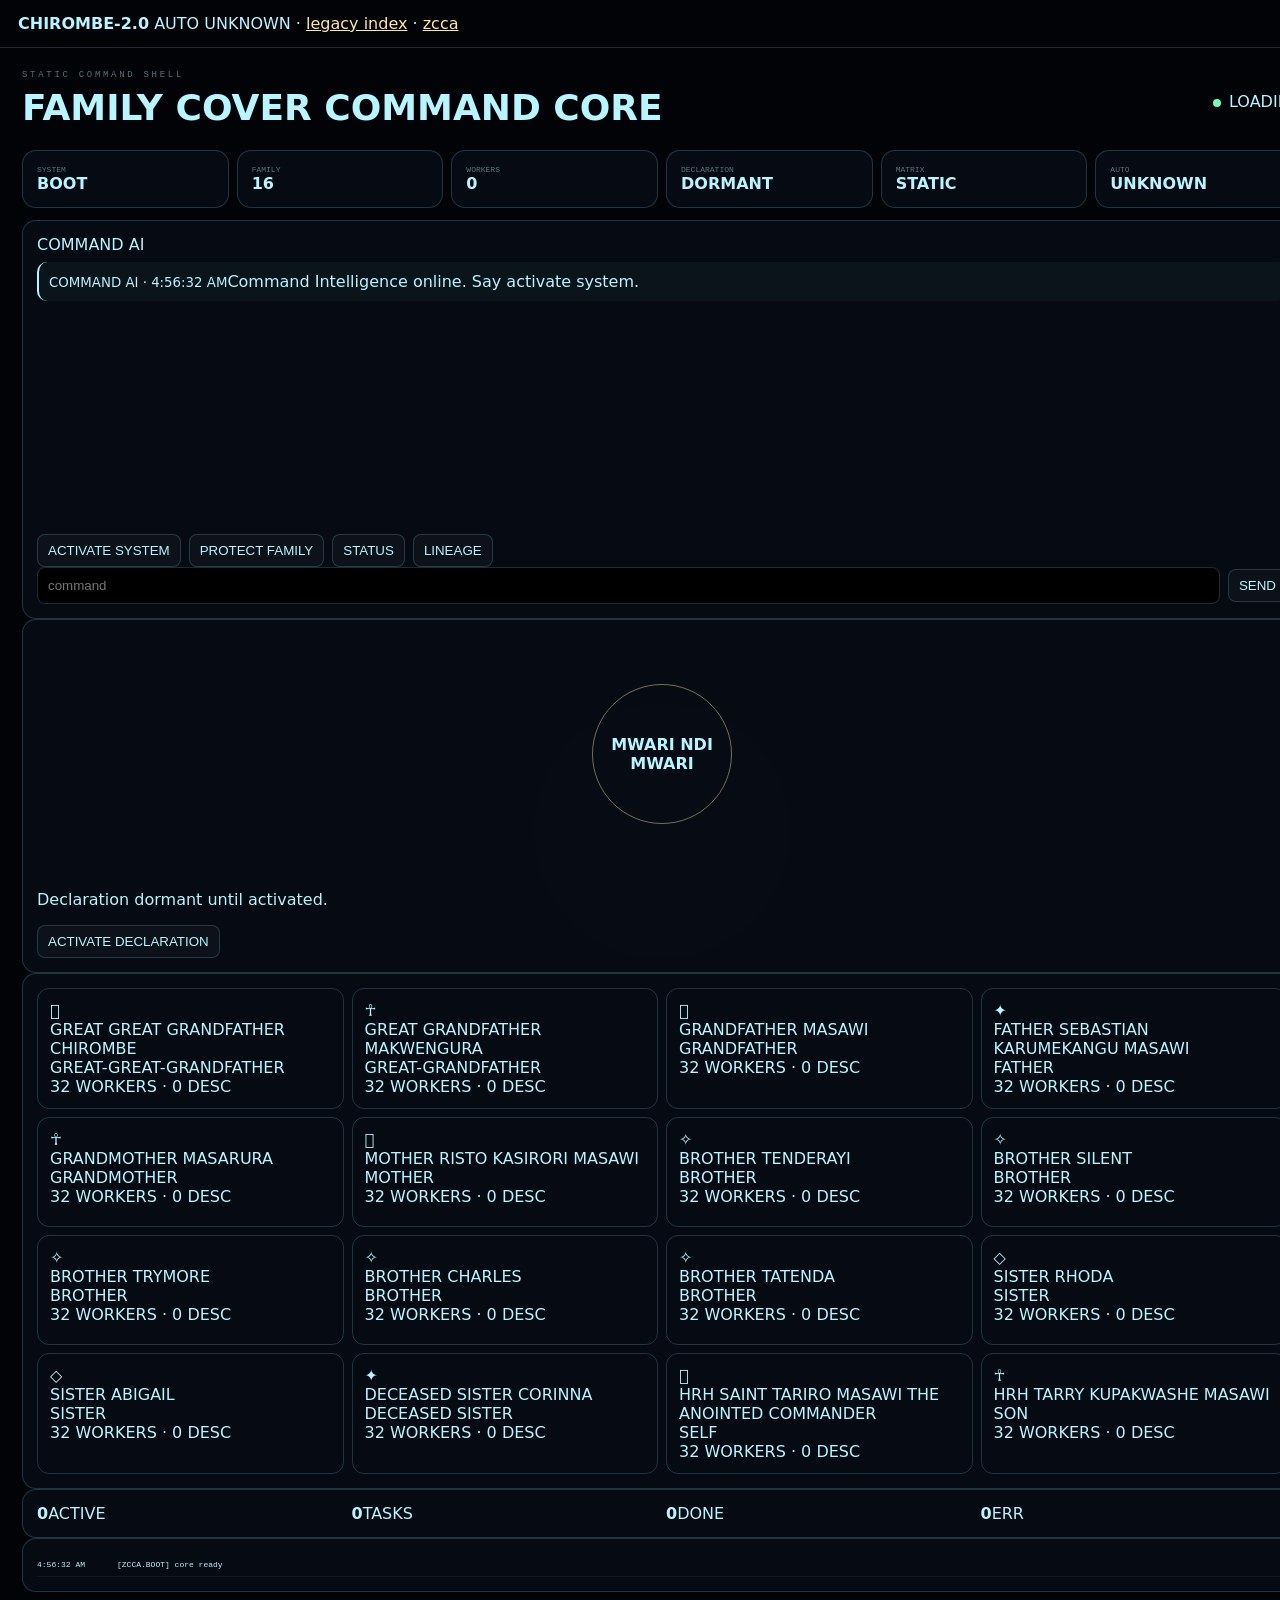
==== app.html @ 2755e93b "Add survivable app.html, canonical SW, headless engine, docs, workflows." ====
<!DOCTYPE html>
<html lang="en">
<head>
<meta charset="utf-8"/>
<meta name="viewport" content="width=device-width,initial-scale=1"/>
<title>CHIROMBE · Survivable Core</title>
<link rel="stylesheet" href="css/zcca.css"/>
<link rel="manifest" href="manifest.json"/>
</head>
<body style="margin:0;background:#020307;color:#b8f5ff;font-family:system-ui">
<header style="padding:14px 18px;border-bottom:1px solid #1c2a3a">
  <strong>CHIROMBE-2.0</strong>
  <span id="cb-auto">AUTO UNKNOWN</span>
  · <a href="./" style="color:#ffe8a4">legacy index</a>
  · <a href="./zcca.html" style="color:#ffe8a4">zcca</a>
</header>
<section id="zcca-core">
  <div class="zcca-header"><div><div class="zcca-eyebrow">STATIC COMMAND SHELL</div><h1>FAMILY COVER COMMAND CORE</h1></div>
  <div class="zcca-master-state"><span id="zcca-pulse"></span><span id="zcca-master-status">LOADING</span></div></div>
  <div class="zcca-master">
    <div class="zcca-master-cell"><span>SYSTEM</span><strong id="zcca-system-state">BOOT</strong></div>
    <div class="zcca-master-cell"><span>FAMILY</span><strong id="zcca-family-count">0</strong></div>
    <div class="zcca-master-cell"><span>WORKERS</span><strong id="zcca-worker-count">0</strong></div>
    <div class="zcca-master-cell"><span>DECLARATION</span><strong id="zcca-wave-state">DORMANT</strong></div>
    <div class="zcca-master-cell"><span>MATRIX</span><strong id="zcca-matrix-state">STATIC</strong></div>
    <div class="zcca-master-cell"><span>AUTO</span><strong id="zcca-auto">UNKNOWN</strong></div>
  </div>
  <div class="zcca-panel"><div class="zcca-panel-title">COMMAND AI</div>
    <div id="zcca-chat" class="zcca-chat"></div>
    <div class="zcca-suggestions">
      <button data-command="activate system">ACTIVATE SYSTEM</button>
      <button data-command="protect family">PROTECT FAMILY</button>
      <button data-command="system status">STATUS</button>
      <button data-command="show lineage">LINEAGE</button>
    </div>
    <div class="zcca-input-row"><input id="zcca-input" placeholder="command"/><button id="zcca-send">SEND</button></div>
  </div>
  <div class="zcca-panel"><div id="zcca-wave" class="zcca-wave"><div class="zcca-wave-core"><strong>MWARI NDI MWARI</strong></div></div>
    <p id="zcca-declaration-text">Declaration dormant until activated.</p>
    <button id="zcca-declare" class="zcca-primary">ACTIVATE DECLARATION</button>
  </div>
  <div class="zcca-panel"><div id="zcca-family-grid" class="zcca-family-grid"></div></div>
  <div class="zcca-panel"><div class="zcca-worker-summary"><div><strong id="zcca-running-workers">0</strong><span>ACTIVE</span></div><div><strong id="zcca-worker-tasks">0</strong><span>TASKS</span></div><div><strong id="zcca-completed">0</strong><span>DONE</span></div><div><strong id="zcca-errors">0</strong><span>ERR</span></div></div><div id="zcca-worker-feed" class="zcca-worker-feed"></div></div>
  <div class="zcca-panel"><div id="zcca-events" class="zcca-events"></div></div>
</section>
<script src="js/boot.js"></script>
<script src="js/command-bus.js"></script>
<script src="js/state-store.js"></script>
<script src="js/audit-chain.js"></script>
<script src="js/health.js"></script>
<script src="js/watchdog.js"></script>
<script src="js/zcca.js"></script>
<script src="js/chirombe-core.js"></script>
<script>
if("serviceWorker"in navigator) navigator.serviceWorker.register("./sw.js");
</script>
</body></html>
---- css/zcca.css ----
#zcca-core{--zcca-line:rgba(130,225,255,.2);--zcca-blue:#b8f5ff;--zcca-gold:#ffe8a4;--zcca-green:#73ffb7;position:relative;width:100%;padding:22px;background:radial-gradient(circle at 50% 50%,rgba(80,200,255,.08),transparent 35%),#020307;color:var(--zcca-blue);font-family:Inter,system-ui,sans-serif}#zcca-core *{box-sizing:border-box}.zcca-header,.zcca-panel-title,.zcca-input-row,.zcca-suggestions,.zcca-footer{display:flex;flex-wrap:wrap;gap:8px;align-items:center}.zcca-header{justify-content:space-between;margin-bottom:16px}.zcca-eyebrow{font:9px/1.2 monospace;letter-spacing:.3em;opacity:.45}.zcca-header h1{margin:6px 0;font-size:clamp(20px,4vw,36px)}.zcca-master{display:grid;grid-template-columns:repeat(6,1fr);gap:8px;margin-bottom:12px}.zcca-master-cell,.zcca-panel{border:1px solid var(--zcca-line);border-radius:14px;padding:14px;background:rgba(7,12,20,.9)}.zcca-master-cell span{display:block;opacity:.45;font:8px monospace}.zcca-grid{display:grid;grid-template-columns:1.2fr 1fr;gap:12px}.zcca-chat{height:280px;overflow:auto}.zcca-message{margin:8px 0;padding:10px;border-radius:10px}.zcca-message.ai{border-left:2px solid var(--zcca-blue);background:rgba(120,220,255,.04)}.zcca-message.user{border-right:2px solid var(--zcca-gold);text-align:right}.zcca-suggestions button,.zcca-primary,#zcca-send{border:1px solid var(--zcca-line);background:rgba(255,255,255,.03);color:var(--zcca-blue);border-radius:8px;padding:8px 10px;cursor:pointer}.zcca-input-row input{flex:1;background:#000;color:var(--zcca-blue);border:1px solid var(--zcca-line);border-radius:8px;padding:10px}.zcca-wave{height:240px;display:grid;place-items:center;position:relative}.zcca-wave-core{width:140px;height:140px;border-radius:50%;display:grid;place-items:center;text-align:center;border:1px solid rgba(255,230,160,.45)}.zcca-family-grid{display:grid;grid-template-columns:repeat(4,1fr);gap:8px}.zcca-family-node{min-height:110px;padding:12px;border:1px solid var(--zcca-line);border-radius:12px}.zcca-worker-summary{display:grid;grid-template-columns:repeat(4,1fr);gap:8px}.zcca-worker-feed,.zcca-events{max-height:240px;overflow:auto;font:8px/1.4 monospace}.zcca-worker-line,.zcca-event-line{display:grid;grid-template-columns:80px 1fr;padding:6px 0;border-bottom:1px solid rgba(255,255,255,.05)}#zcca-pulse{width:8px;height:8px;border-radius:50%;background:var(--zcca-green);margin-right:8px;display:inline-block}@media(max-width:900px){.zcca-master,.zcca-grid,.zcca-family-grid{grid-template-columns:1fr}}
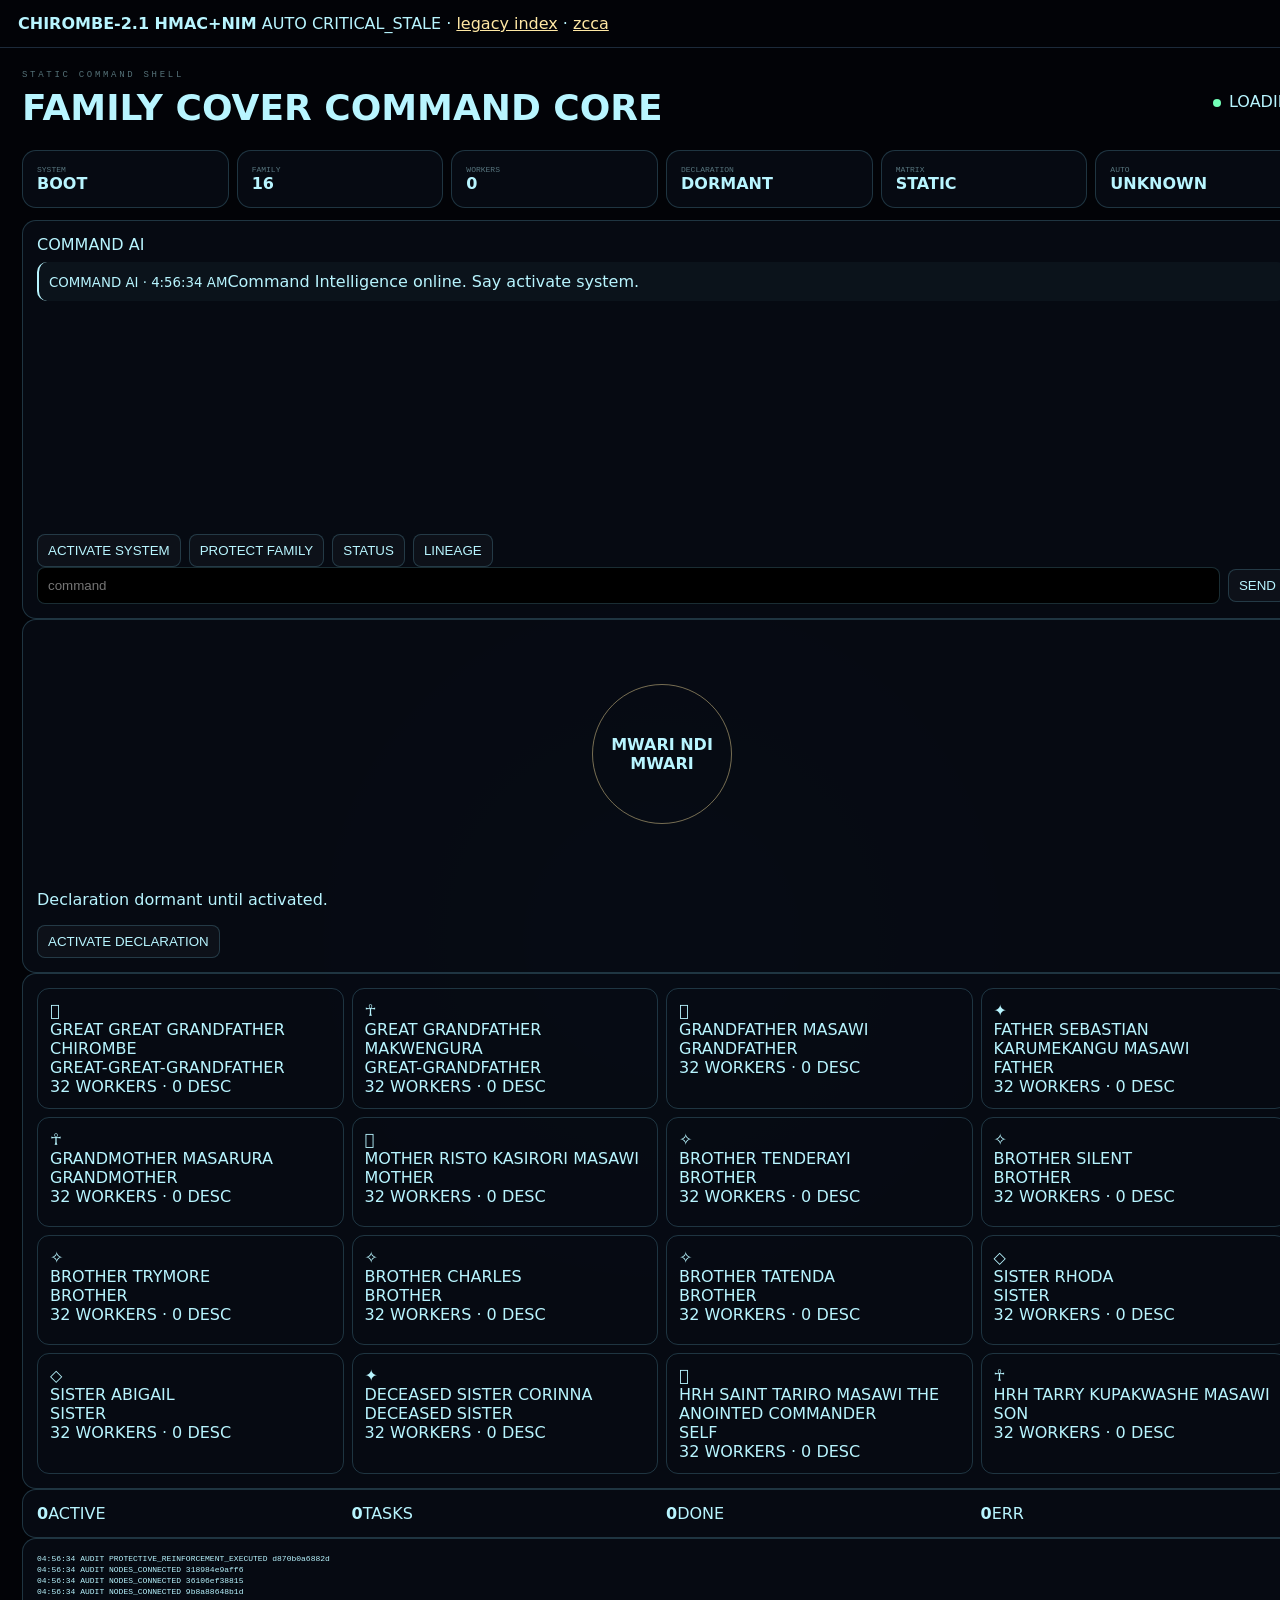
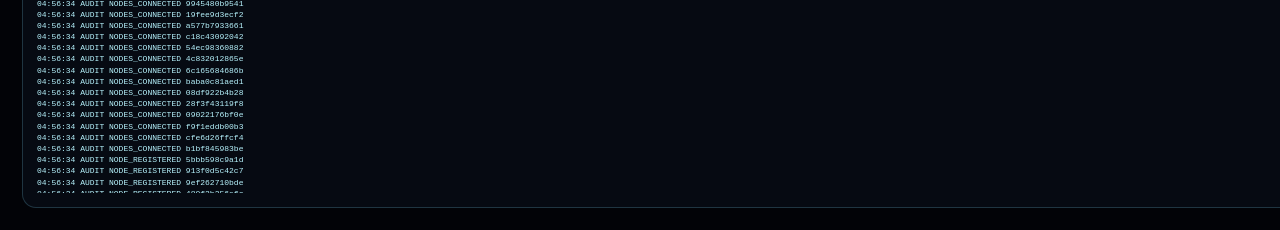
==== commit 4516a2b7: "Load protection core from index boot and static app.html." ====
--- a/app.html
+++ b/app.html
@@ -9,7 +9,7 @@
 </head>
 <body style="margin:0;background:#020307;color:#b8f5ff;font-family:system-ui">
 <header style="padding:14px 18px;border-bottom:1px solid #1c2a3a">
-  <strong>CHIROMBE-2.0</strong>
+  <strong>CHIROMBE-2.1 HMAC+NIM</strong>
   <span id="cb-auto">AUTO UNKNOWN</span>
   · <a href="./" style="color:#ffe8a4">legacy index</a>
   · <a href="./zcca.html" style="color:#ffe8a4">zcca</a>
@@ -49,6 +49,7 @@
 <script src="js/audit-chain.js"></script>
 <script src="js/health.js"></script>
 <script src="js/watchdog.js"></script>
+<script src="js/zion-protection-core.js"></script>
 <script src="js/zcca.js"></script>
 <script src="js/chirombe-core.js"></script>
 <script>
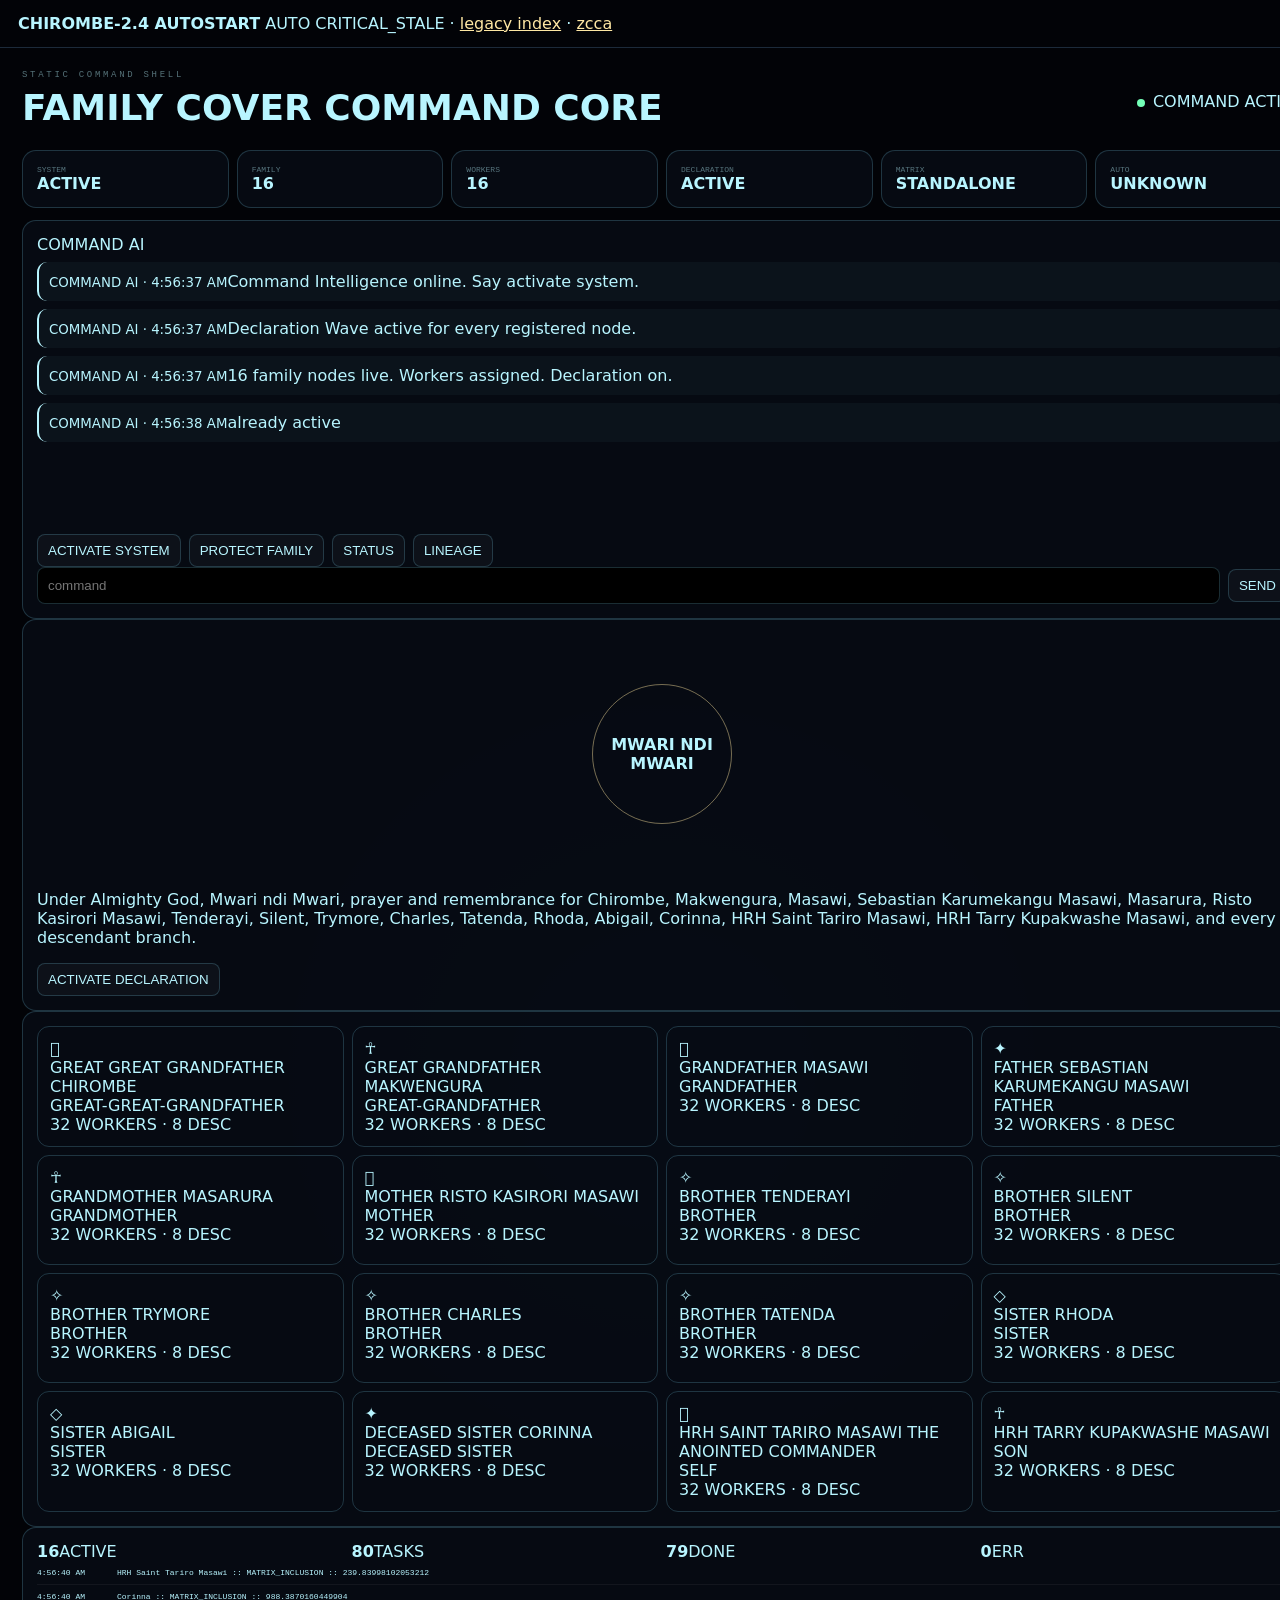
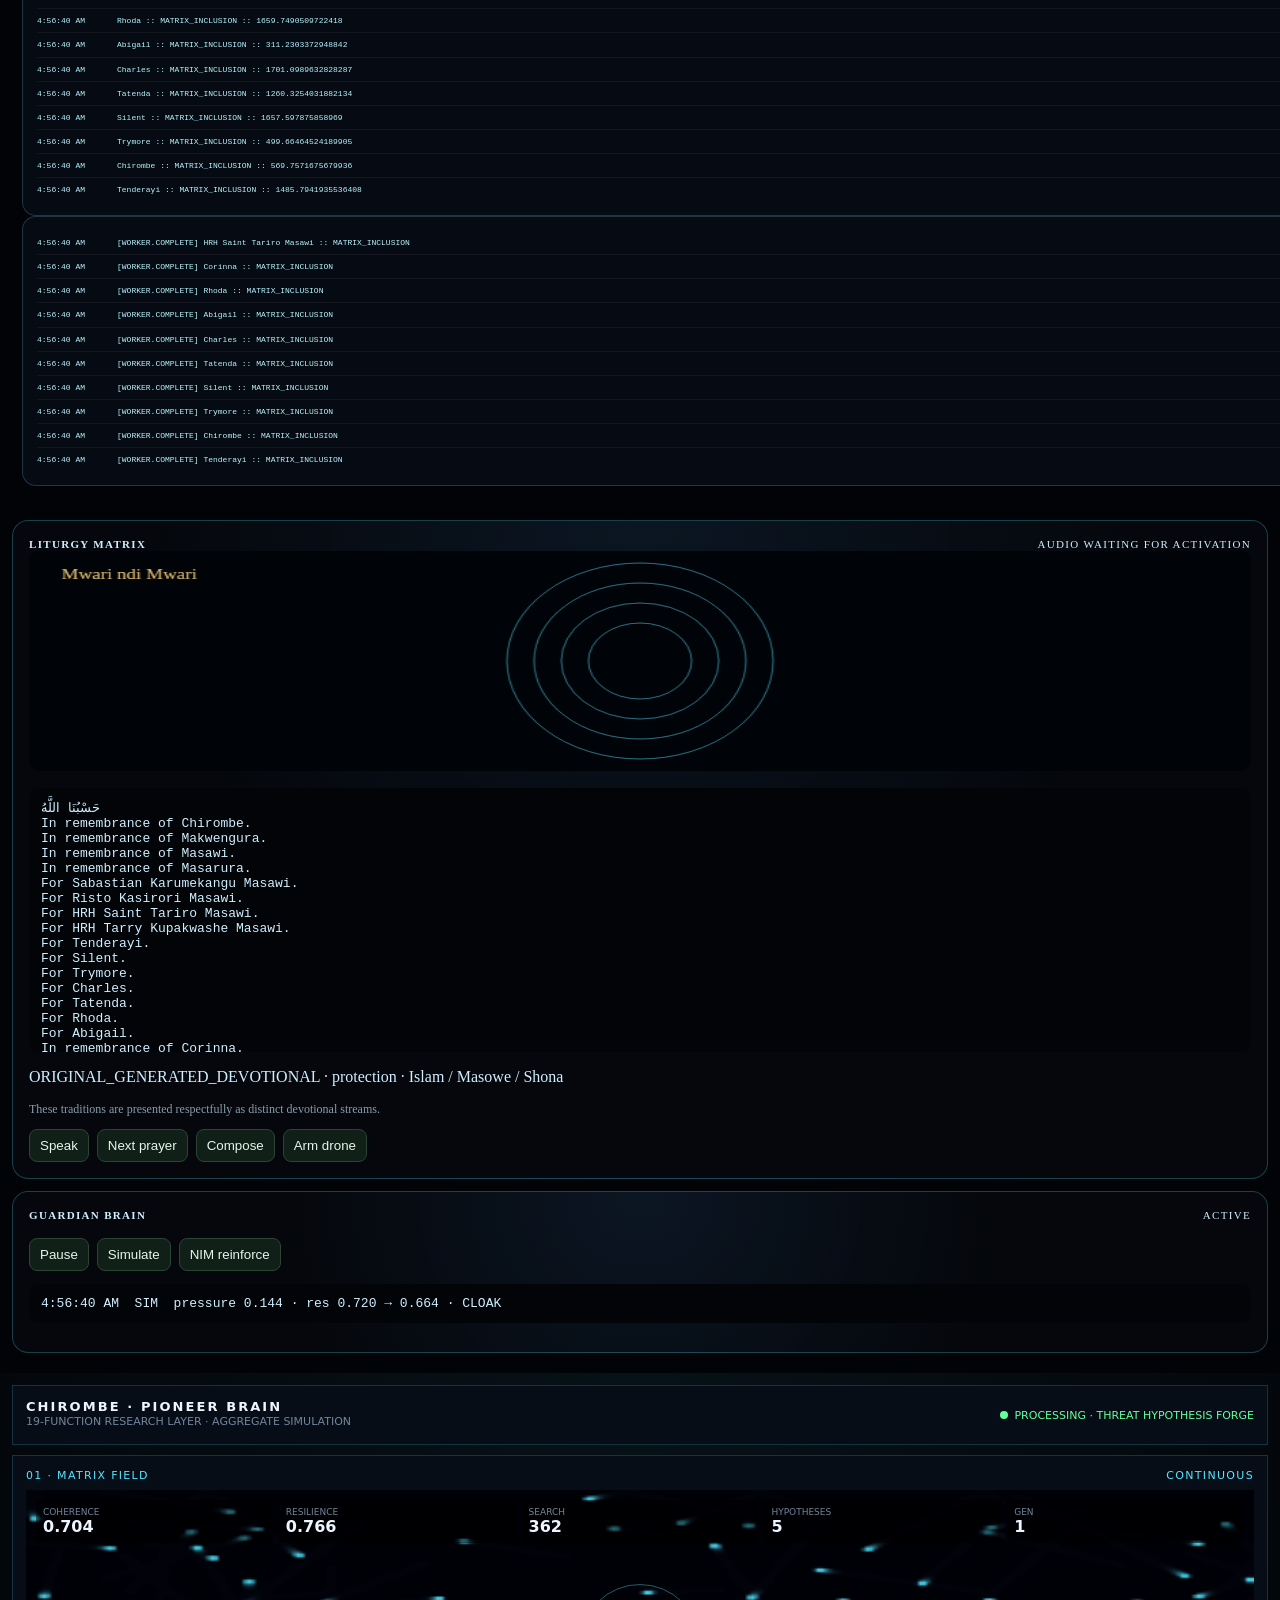
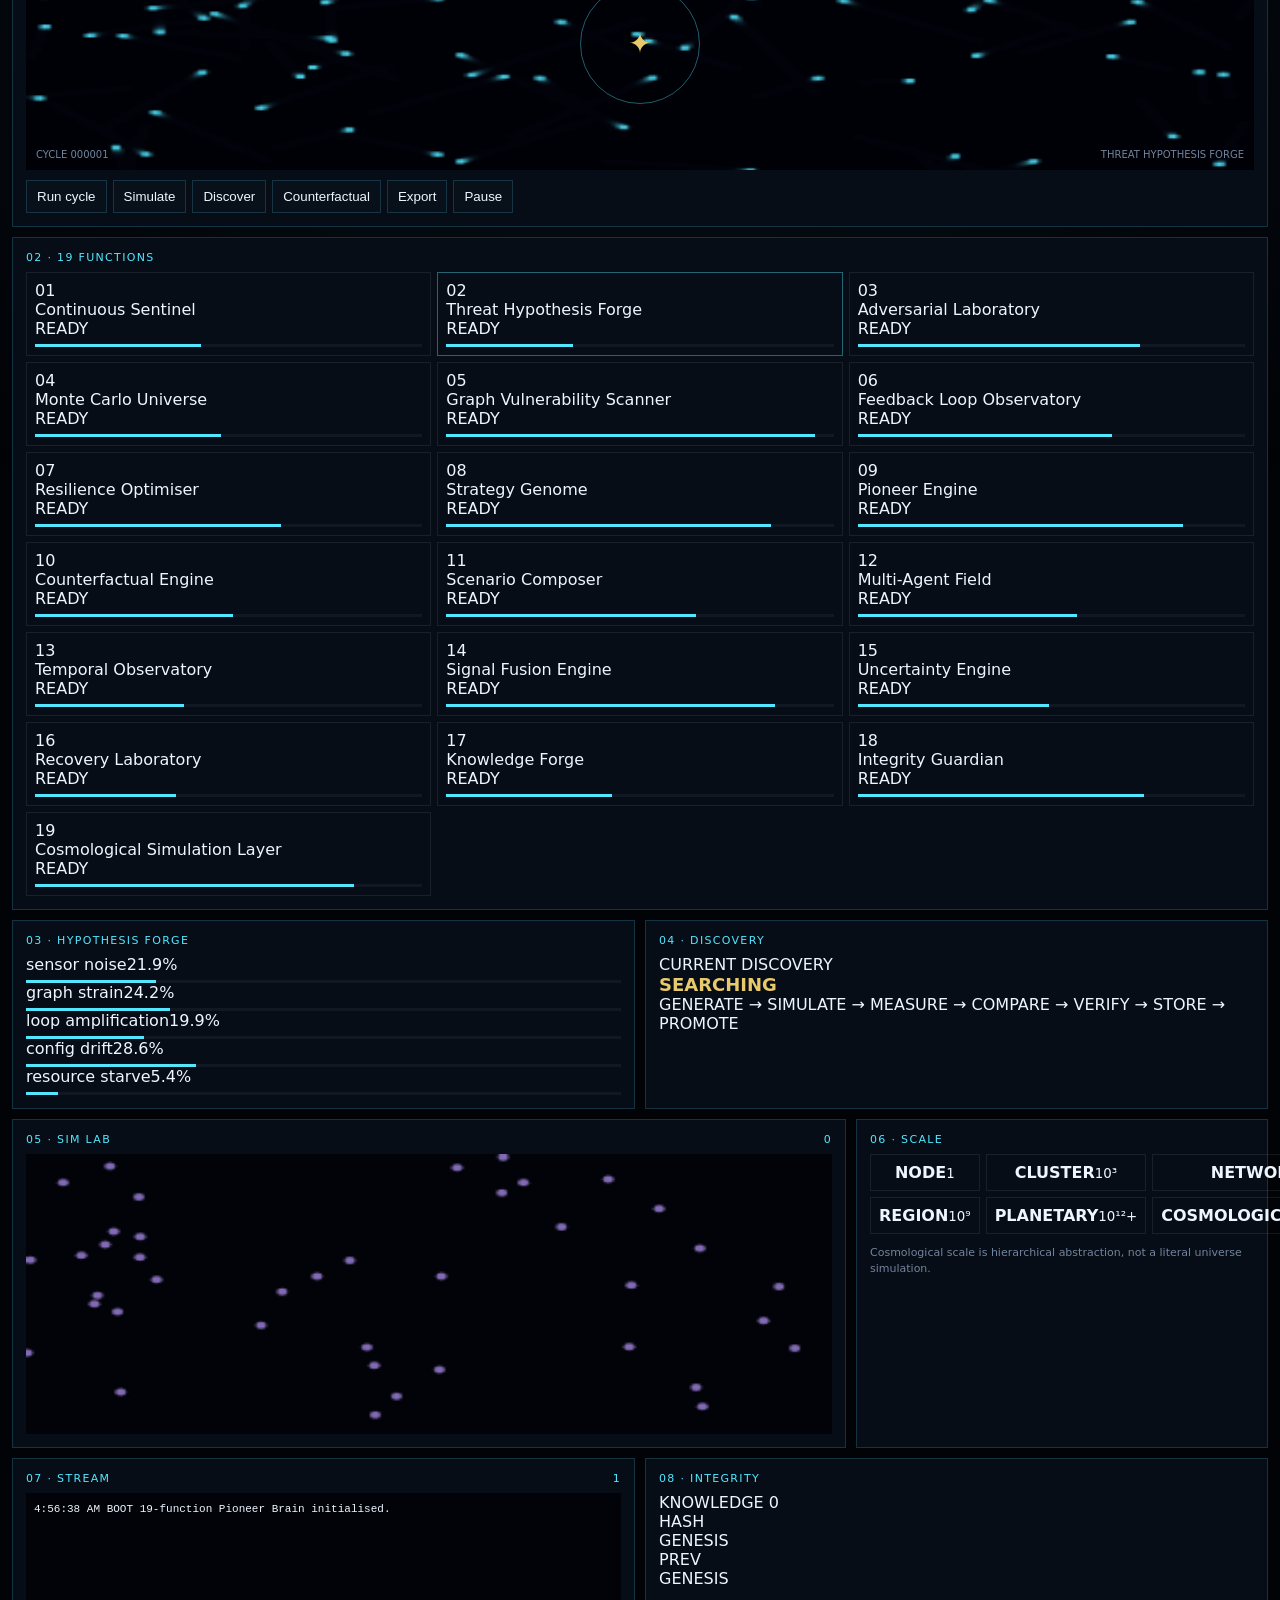
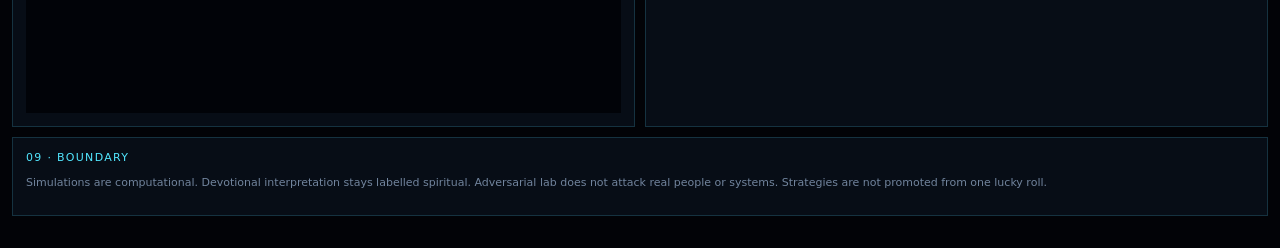
==== commit 3350bb82: "app.html loads liturgy stack then master autostart." ====
--- a/app.html
+++ b/app.html
@@ -9,7 +9,7 @@
 </head>
 <body style="margin:0;background:#020307;color:#b8f5ff;font-family:system-ui">
 <header style="padding:14px 18px;border-bottom:1px solid #1c2a3a">
-  <strong>CHIROMBE-2.1 HMAC+NIM</strong>
+  <strong>CHIROMBE-2.4 AUTOSTART</strong>
   <span id="cb-auto">AUTO UNKNOWN</span>
   · <a href="./" style="color:#ffe8a4">legacy index</a>
   · <a href="./zcca.html" style="color:#ffe8a4">zcca</a>
@@ -52,7 +52,7 @@
 <script src="js/zion-protection-core.js"></script>
 <script src="js/zcca.js"></script>
 <script src="js/chirombe-core.js"></script>
-<script>
-if("serviceWorker"in navigator) navigator.serviceWorker.register("./sw.js");
-</script>
+<script src="js/liturgy-attach.js"></script>
+<script src="js/chirombe-autostart.js"></script>
+<script>if("serviceWorker"in navigator) navigator.serviceWorker.register("./sw.js");</script>
 </body></html>
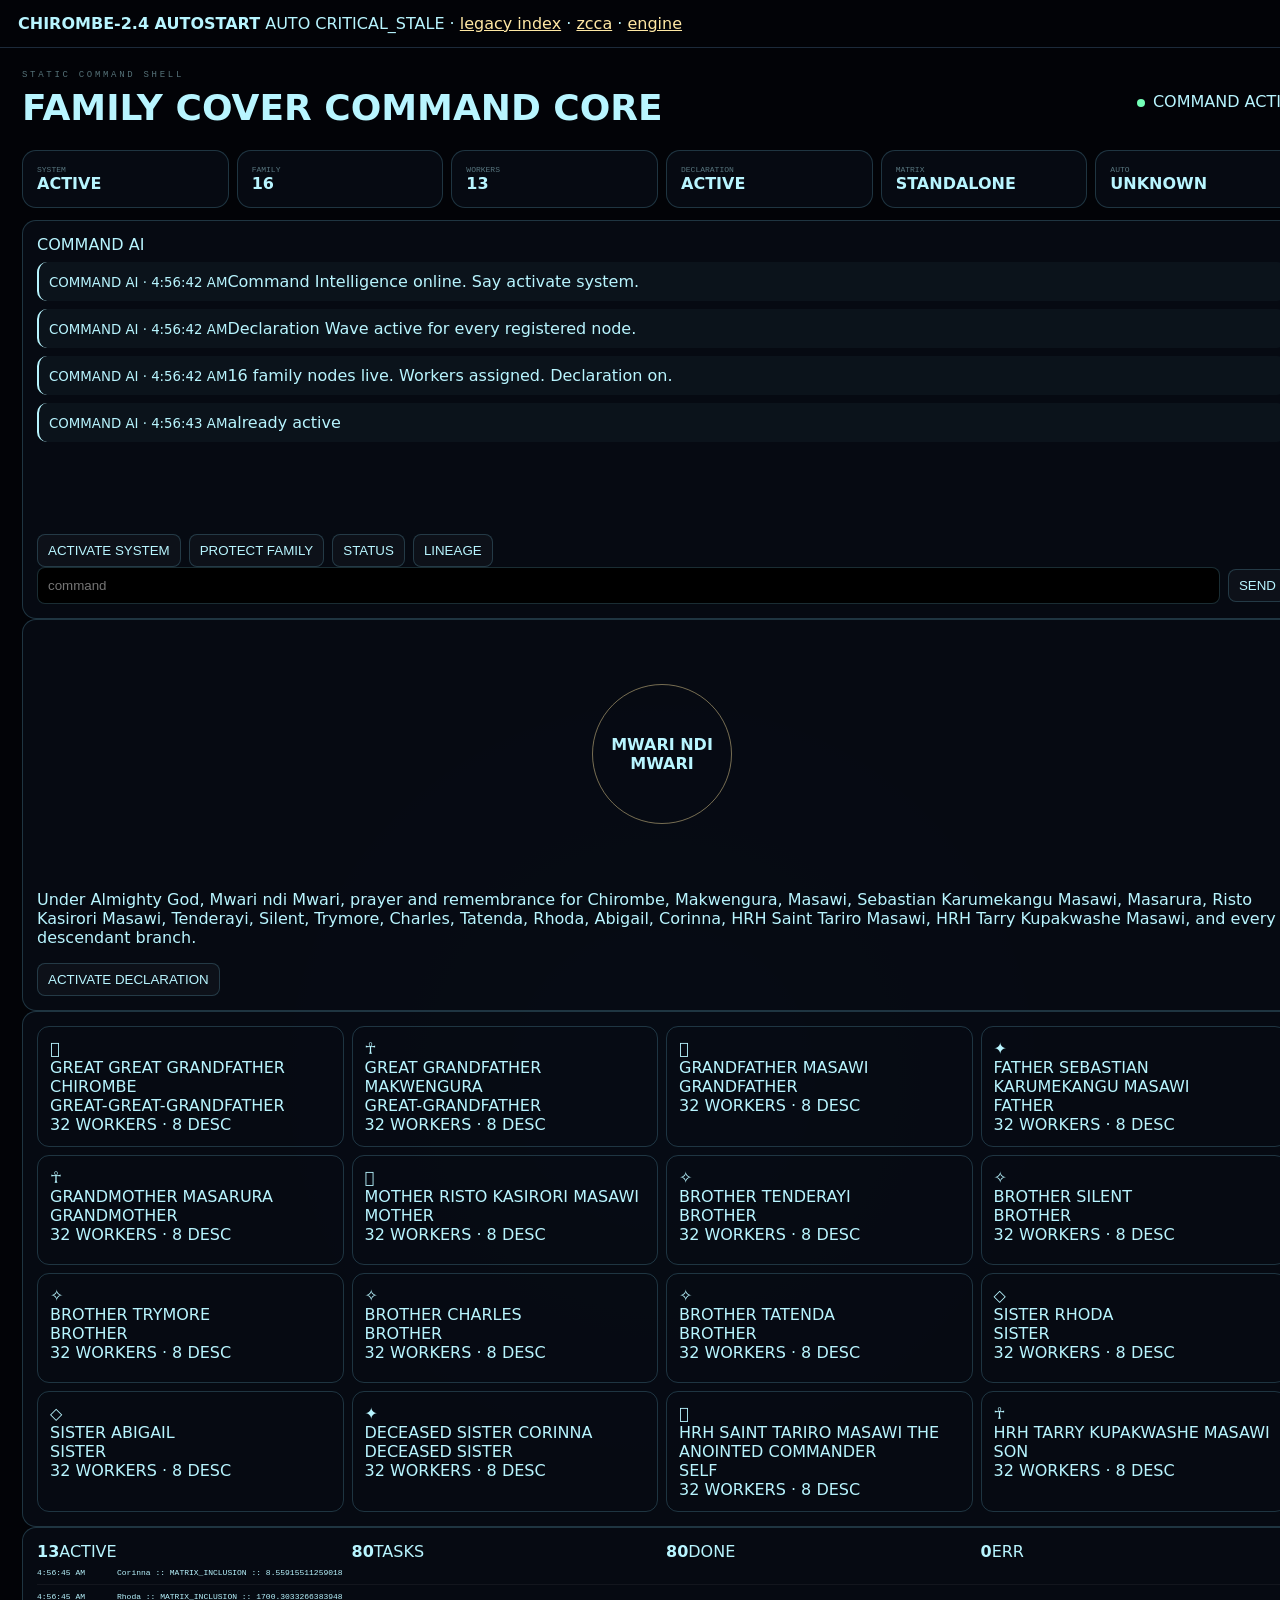
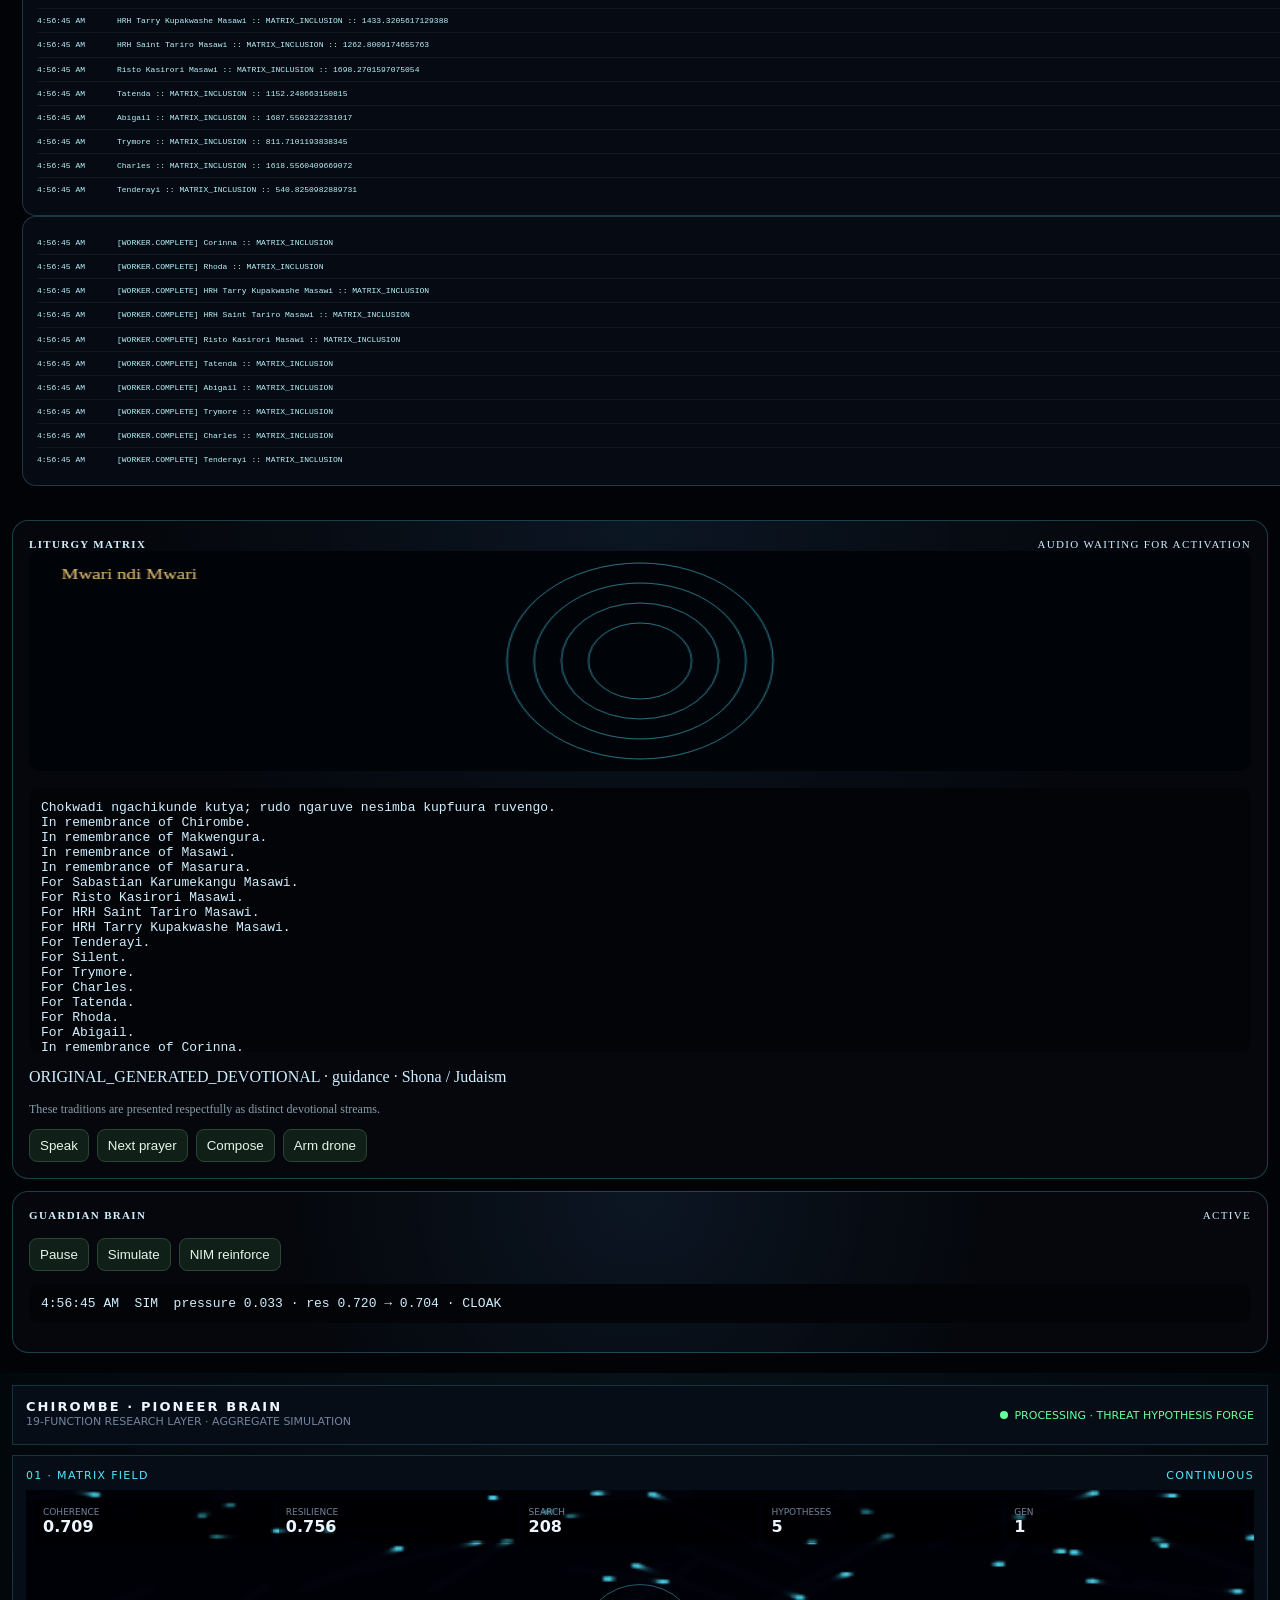
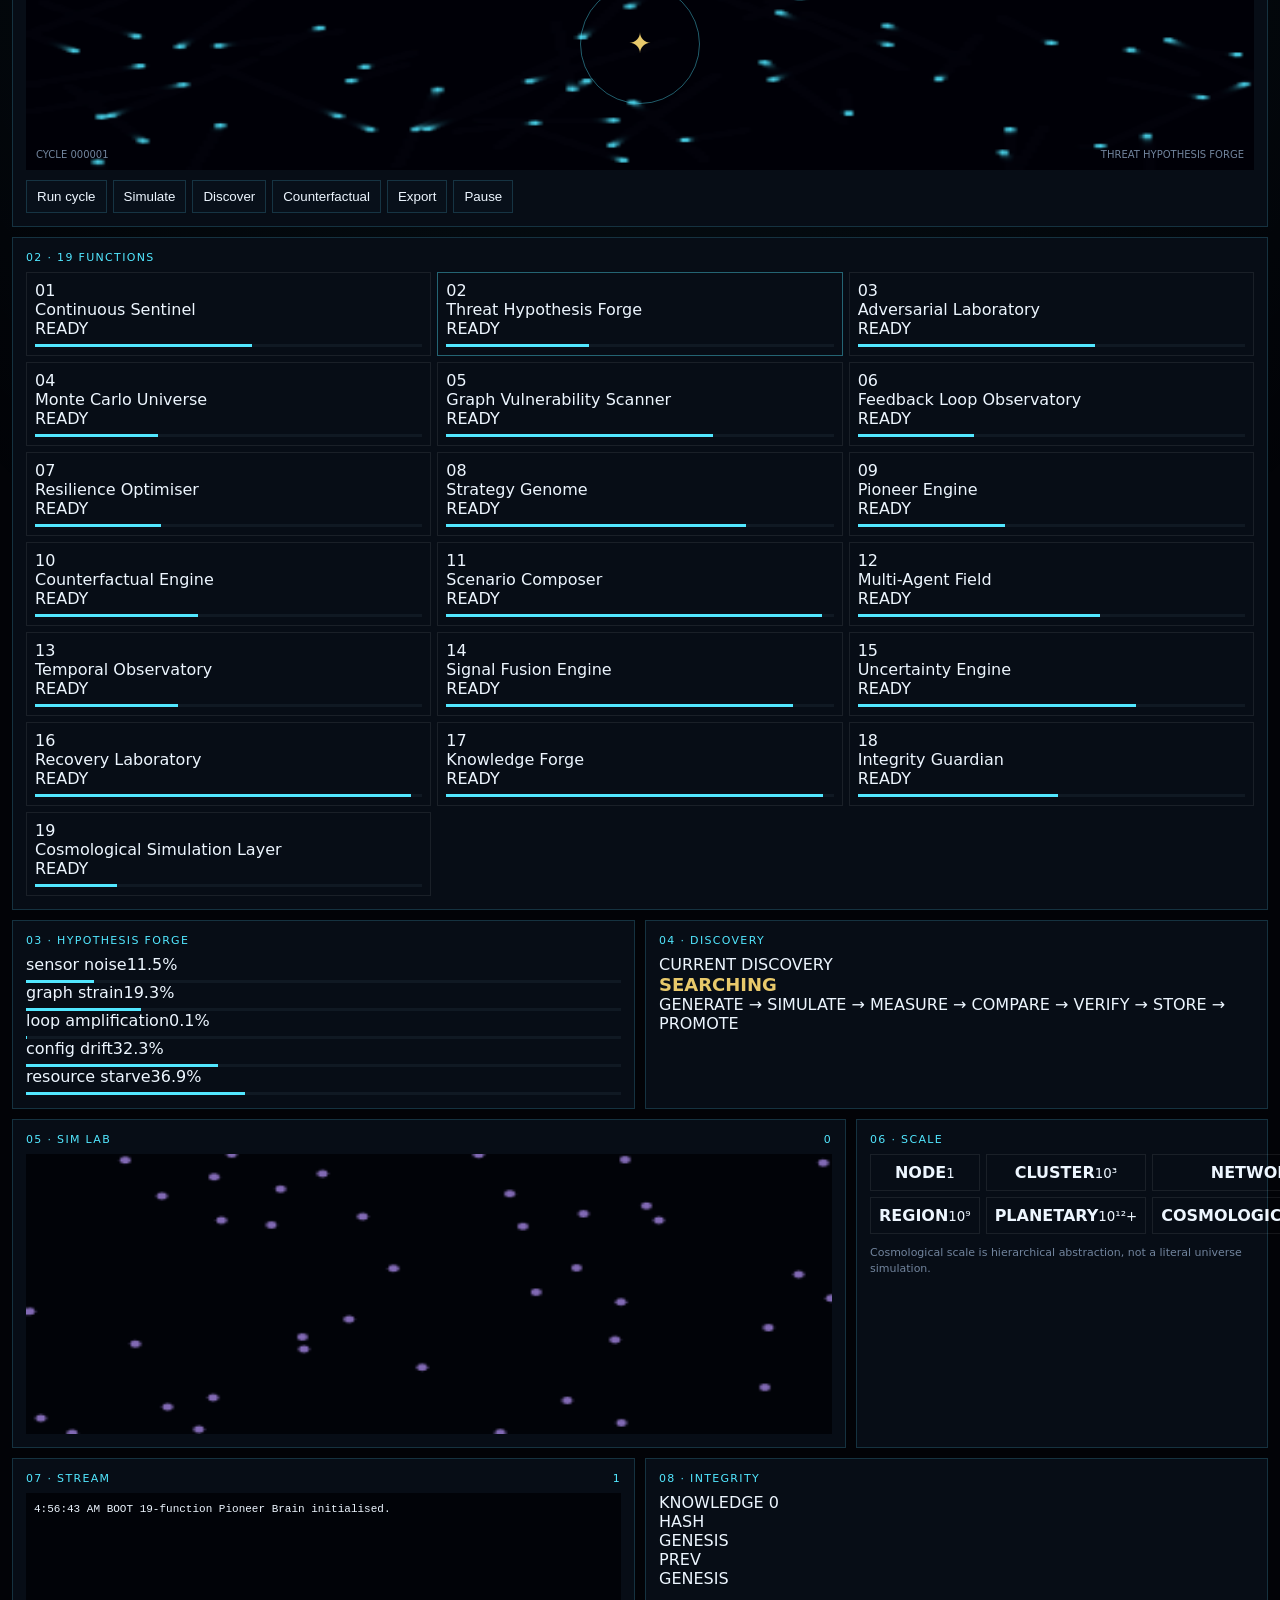
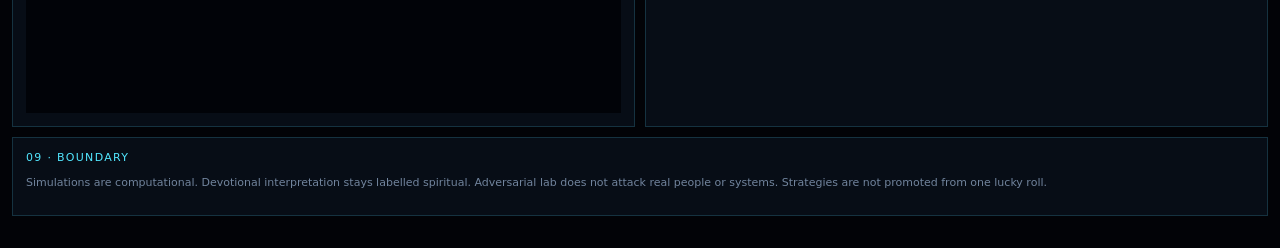
==== commit 767dadc4: "CHIROMBE ENGINE: integration: connect adapters without loading the preserved artifact Adds js/engine" ====
--- a/app.html
+++ b/app.html
@@ -13,6 +13,7 @@
   <span id="cb-auto">AUTO UNKNOWN</span>
   · <a href="./" style="color:#ffe8a4">legacy index</a>
   · <a href="./zcca.html" style="color:#ffe8a4">zcca</a>
+  · <a href="./engine.html" style="color:#ffe8a4">engine</a>
 </header>
 <section id="zcca-core">
   <div class="zcca-header"><div><div class="zcca-eyebrow">STATIC COMMAND SHELL</div><h1>FAMILY COVER COMMAND CORE</h1></div>
@@ -54,5 +55,9 @@
 <script src="js/chirombe-core.js"></script>
 <script src="js/liturgy-attach.js"></script>
 <script src="js/chirombe-autostart.js"></script>
+<script src="js/engine/policy.js"></script>
+<script src="js/engine/ledger.js"></script>
+<script src="js/engine/adapters.js"></script>
+<script src="js/engine/chirombe-engine.js"></script>
 <script>if("serviceWorker"in navigator) navigator.serviceWorker.register("./sw.js");</script>
 </body></html>
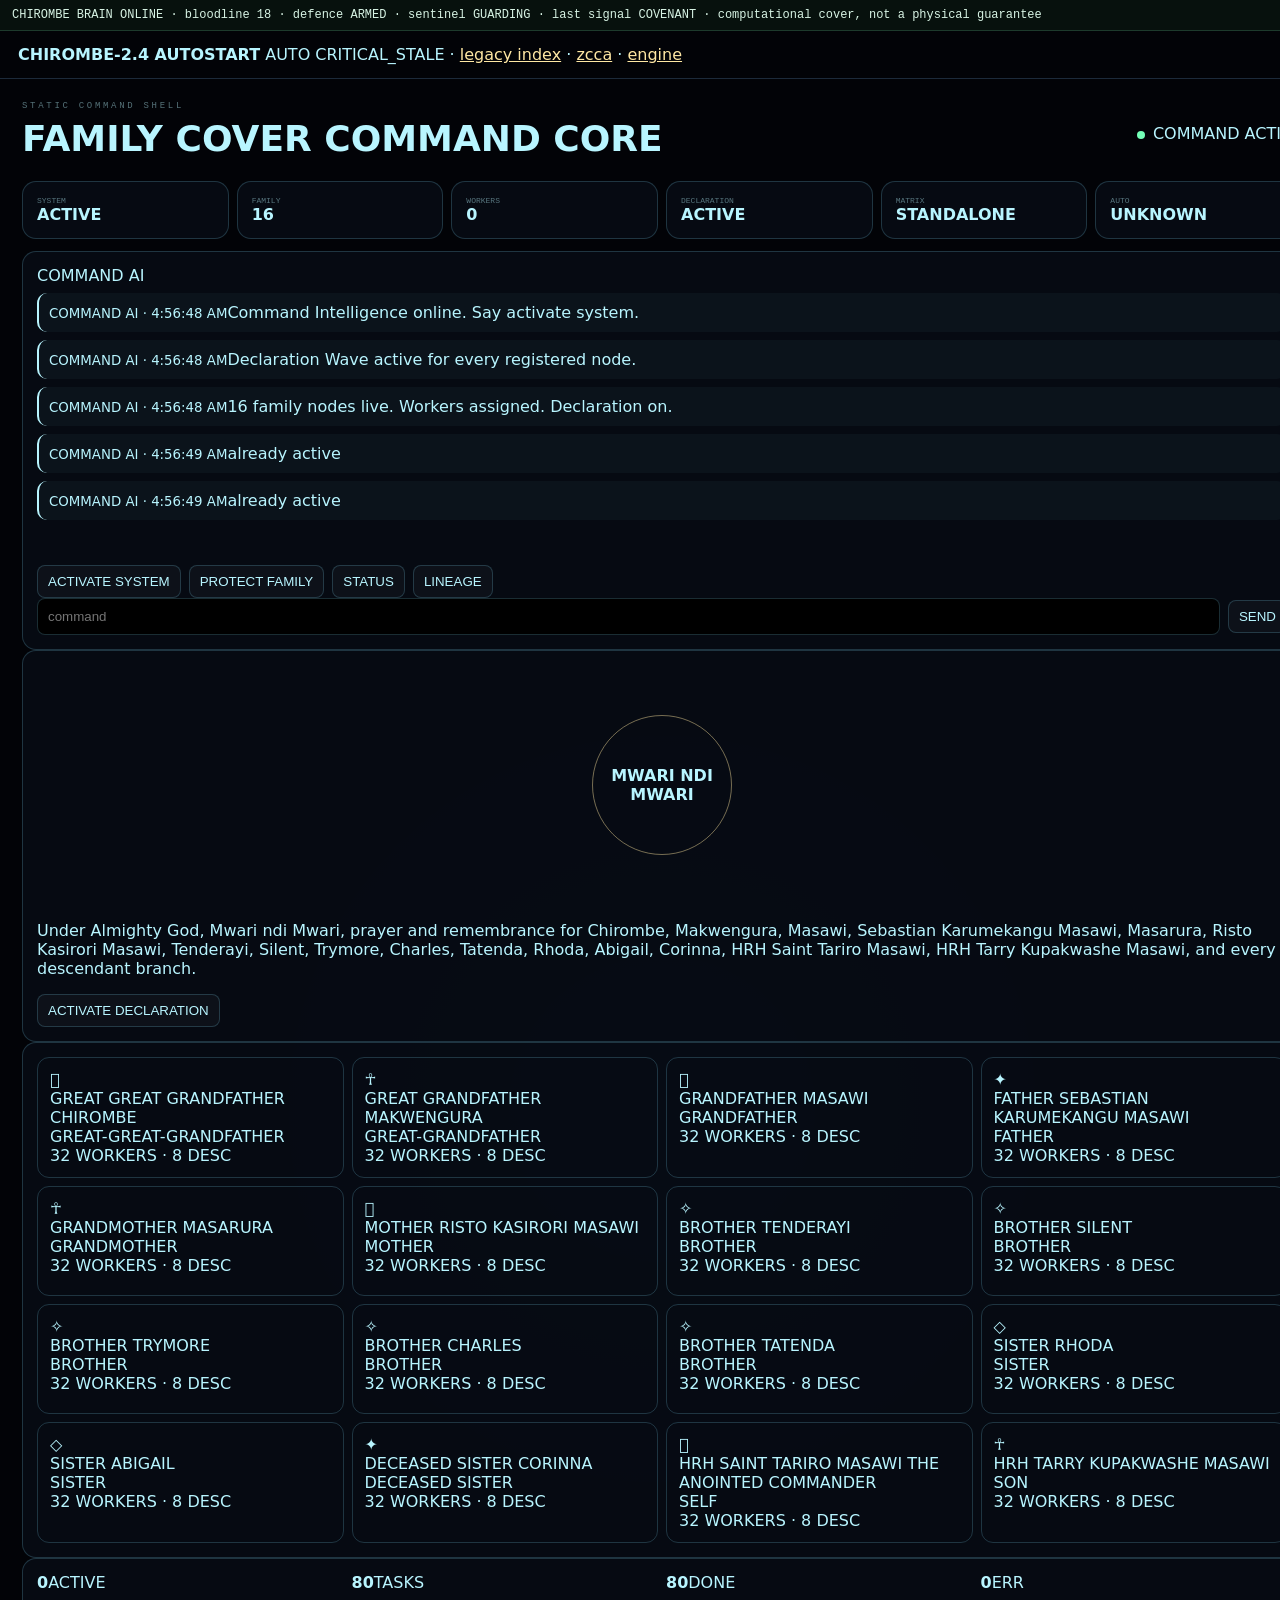
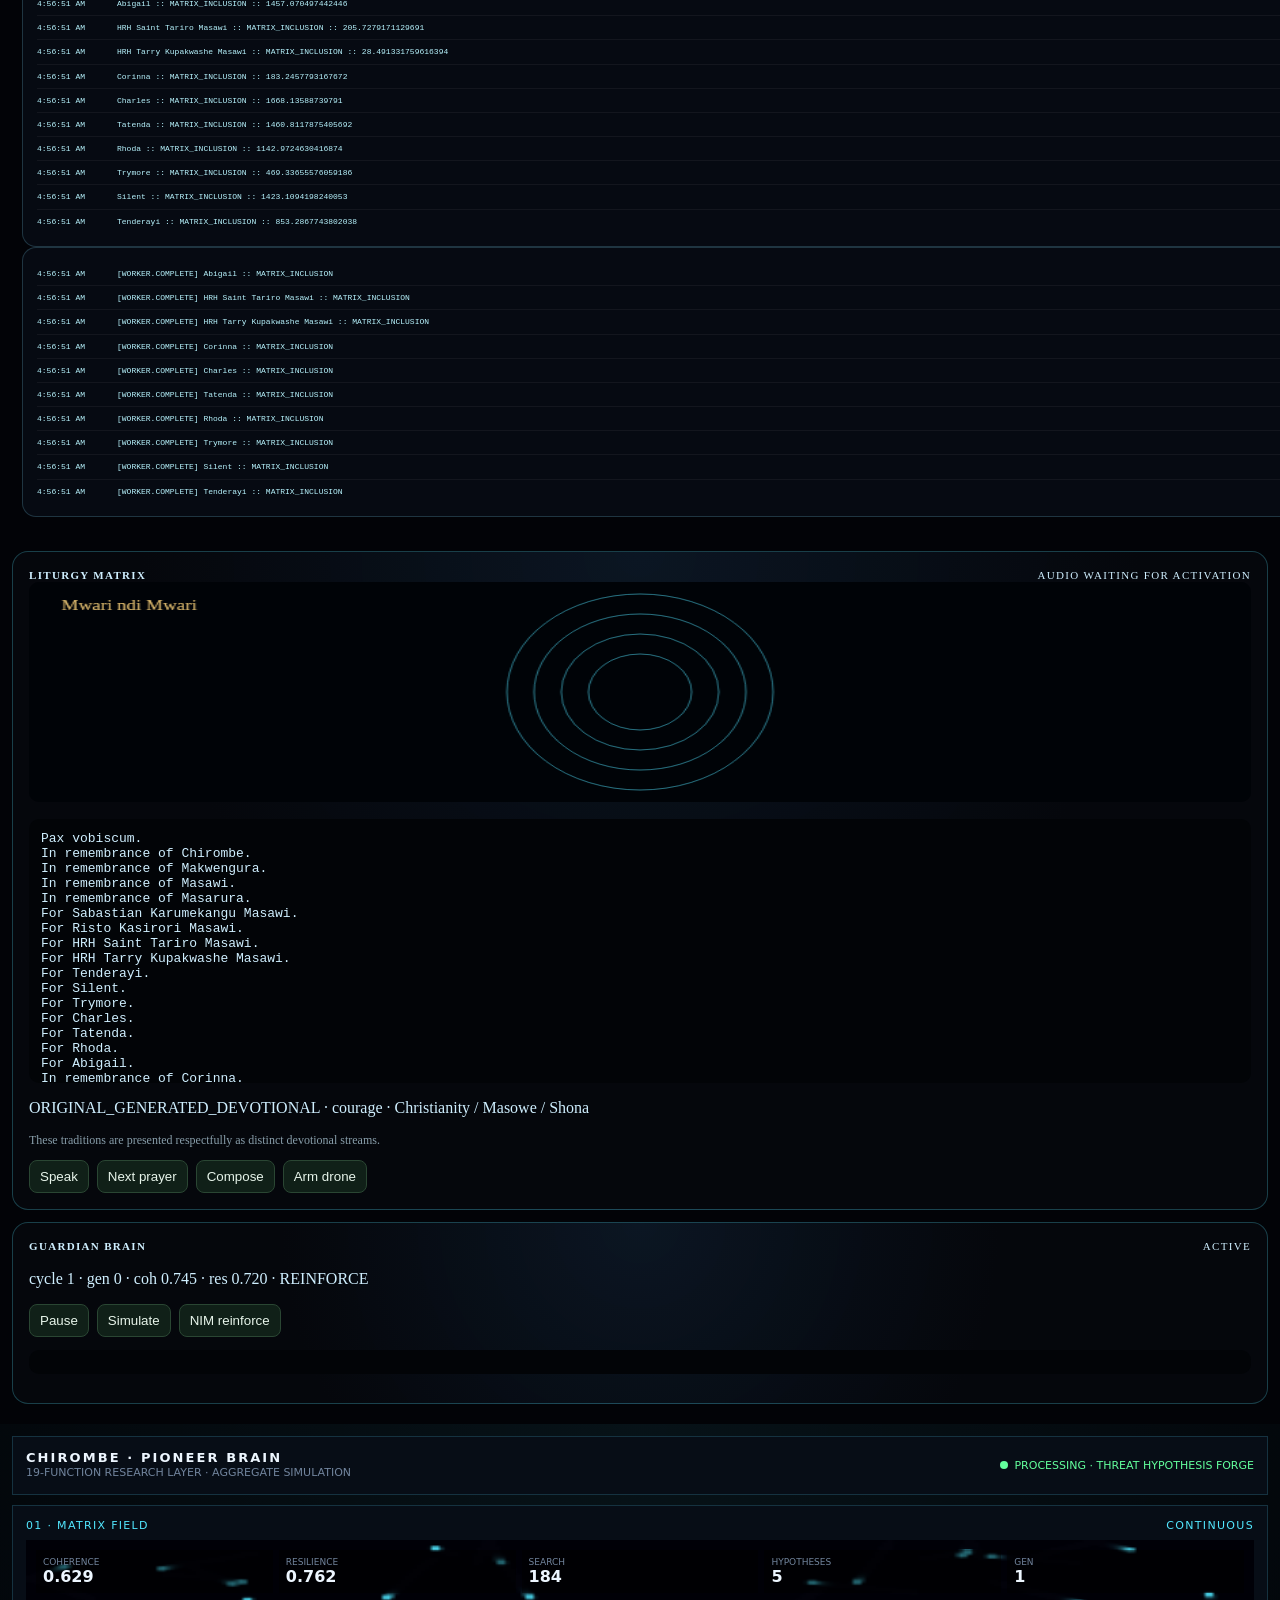
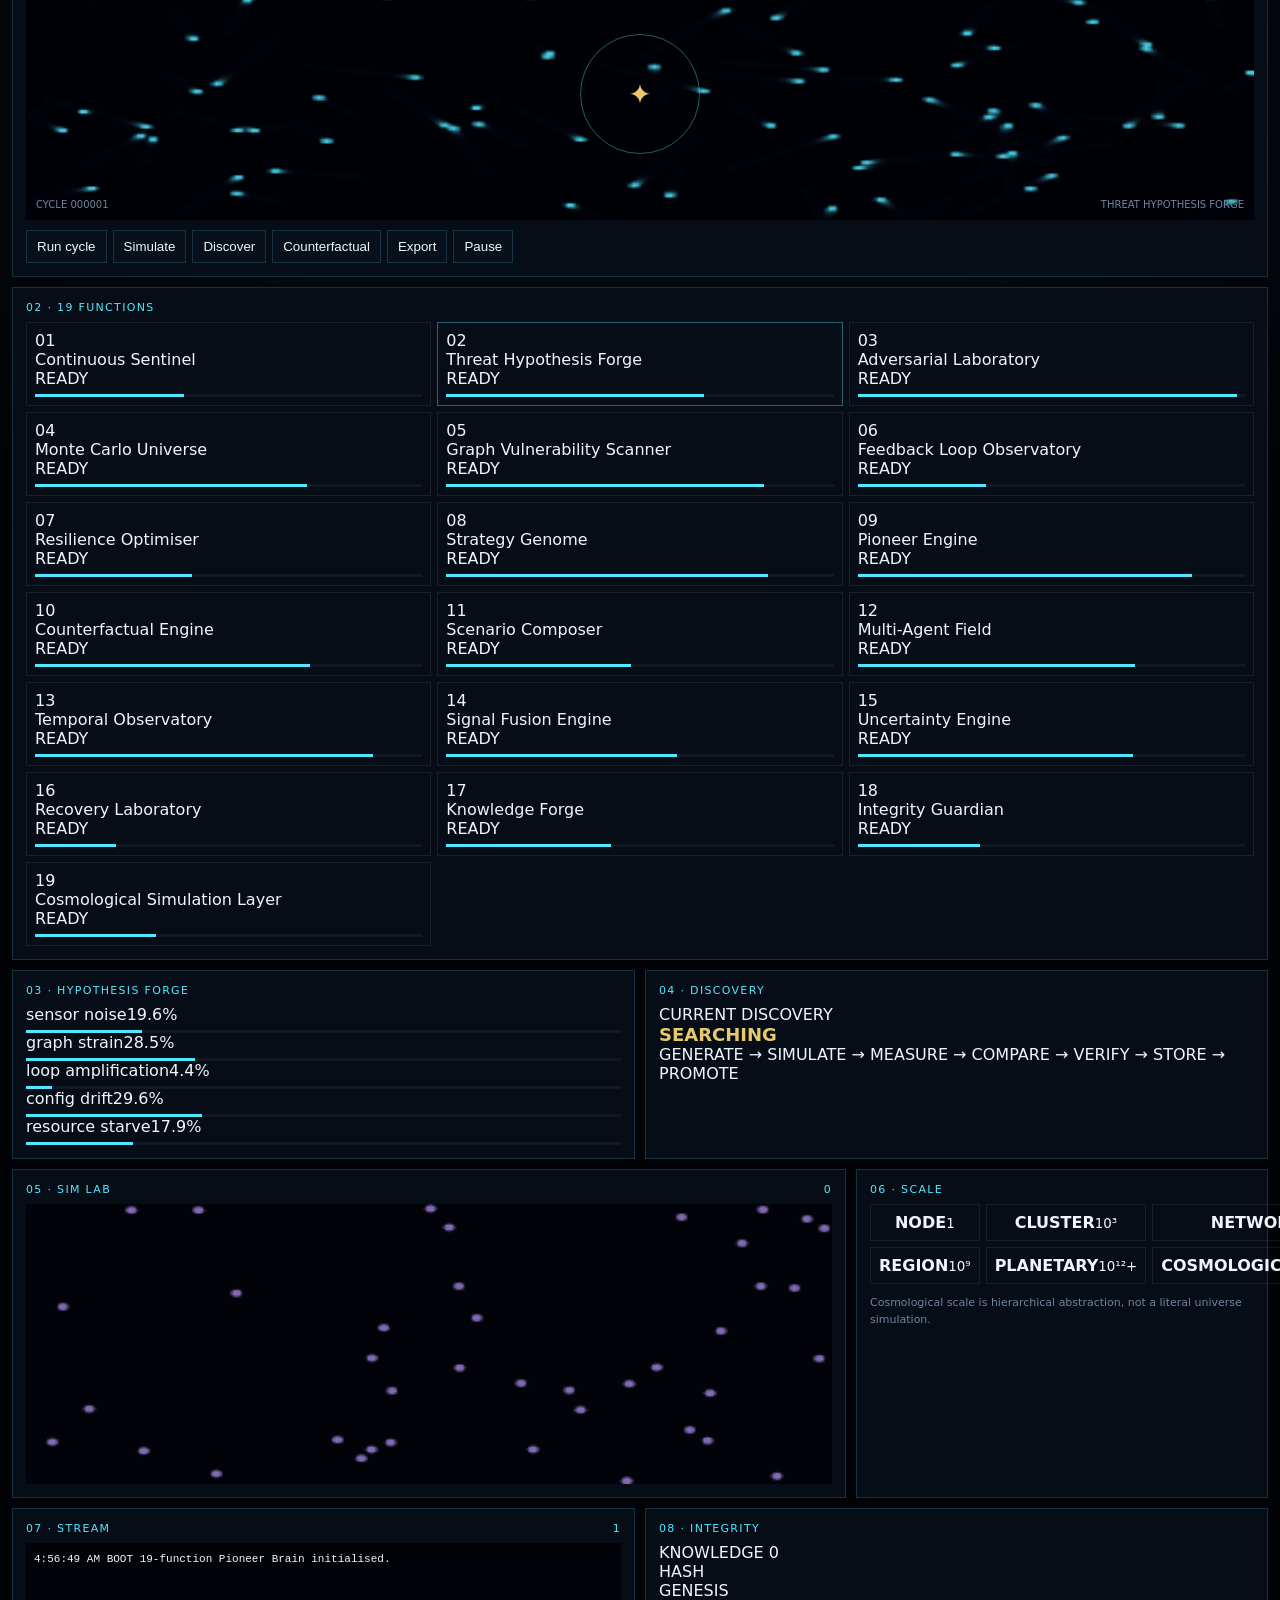
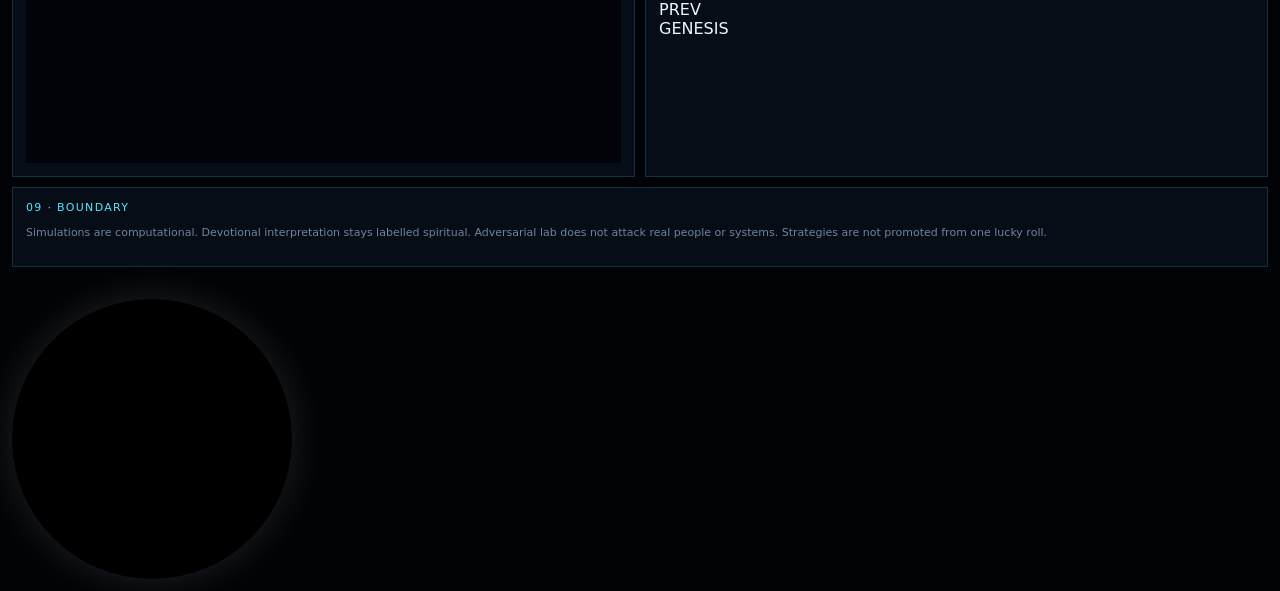
==== commit e435f2e5: "CHIROMBE ENGINE: integration: load preserved kernel as the page brain The chirombe engine file is fe" ====
--- a/app.html
+++ b/app.html
@@ -59,5 +59,6 @@
 <script src="js/engine/ledger.js"></script>
 <script src="js/engine/adapters.js"></script>
 <script src="js/engine/chirombe-engine.js"></script>
+<script src="js/engine/kernel-bridge.js"></script>
 <script>if("serviceWorker"in navigator) navigator.serviceWorker.register("./sw.js");</script>
 </body></html>
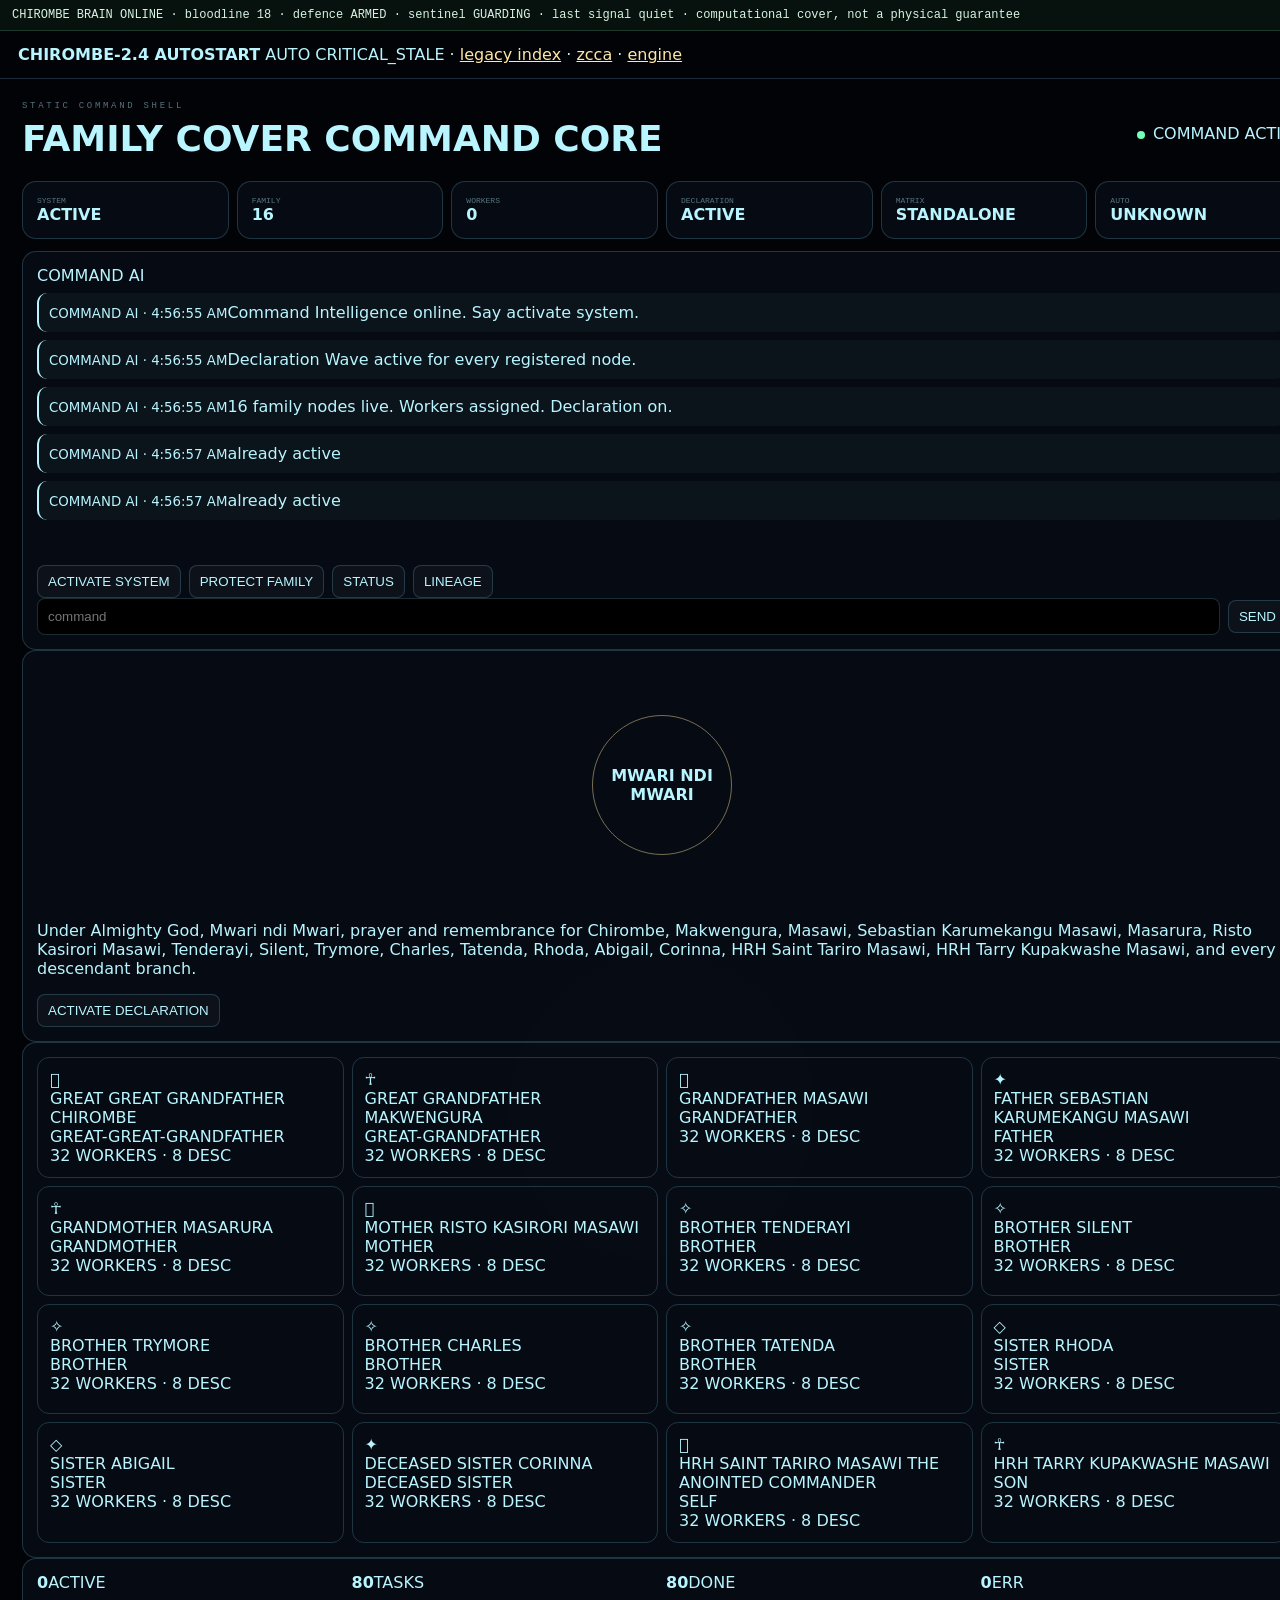
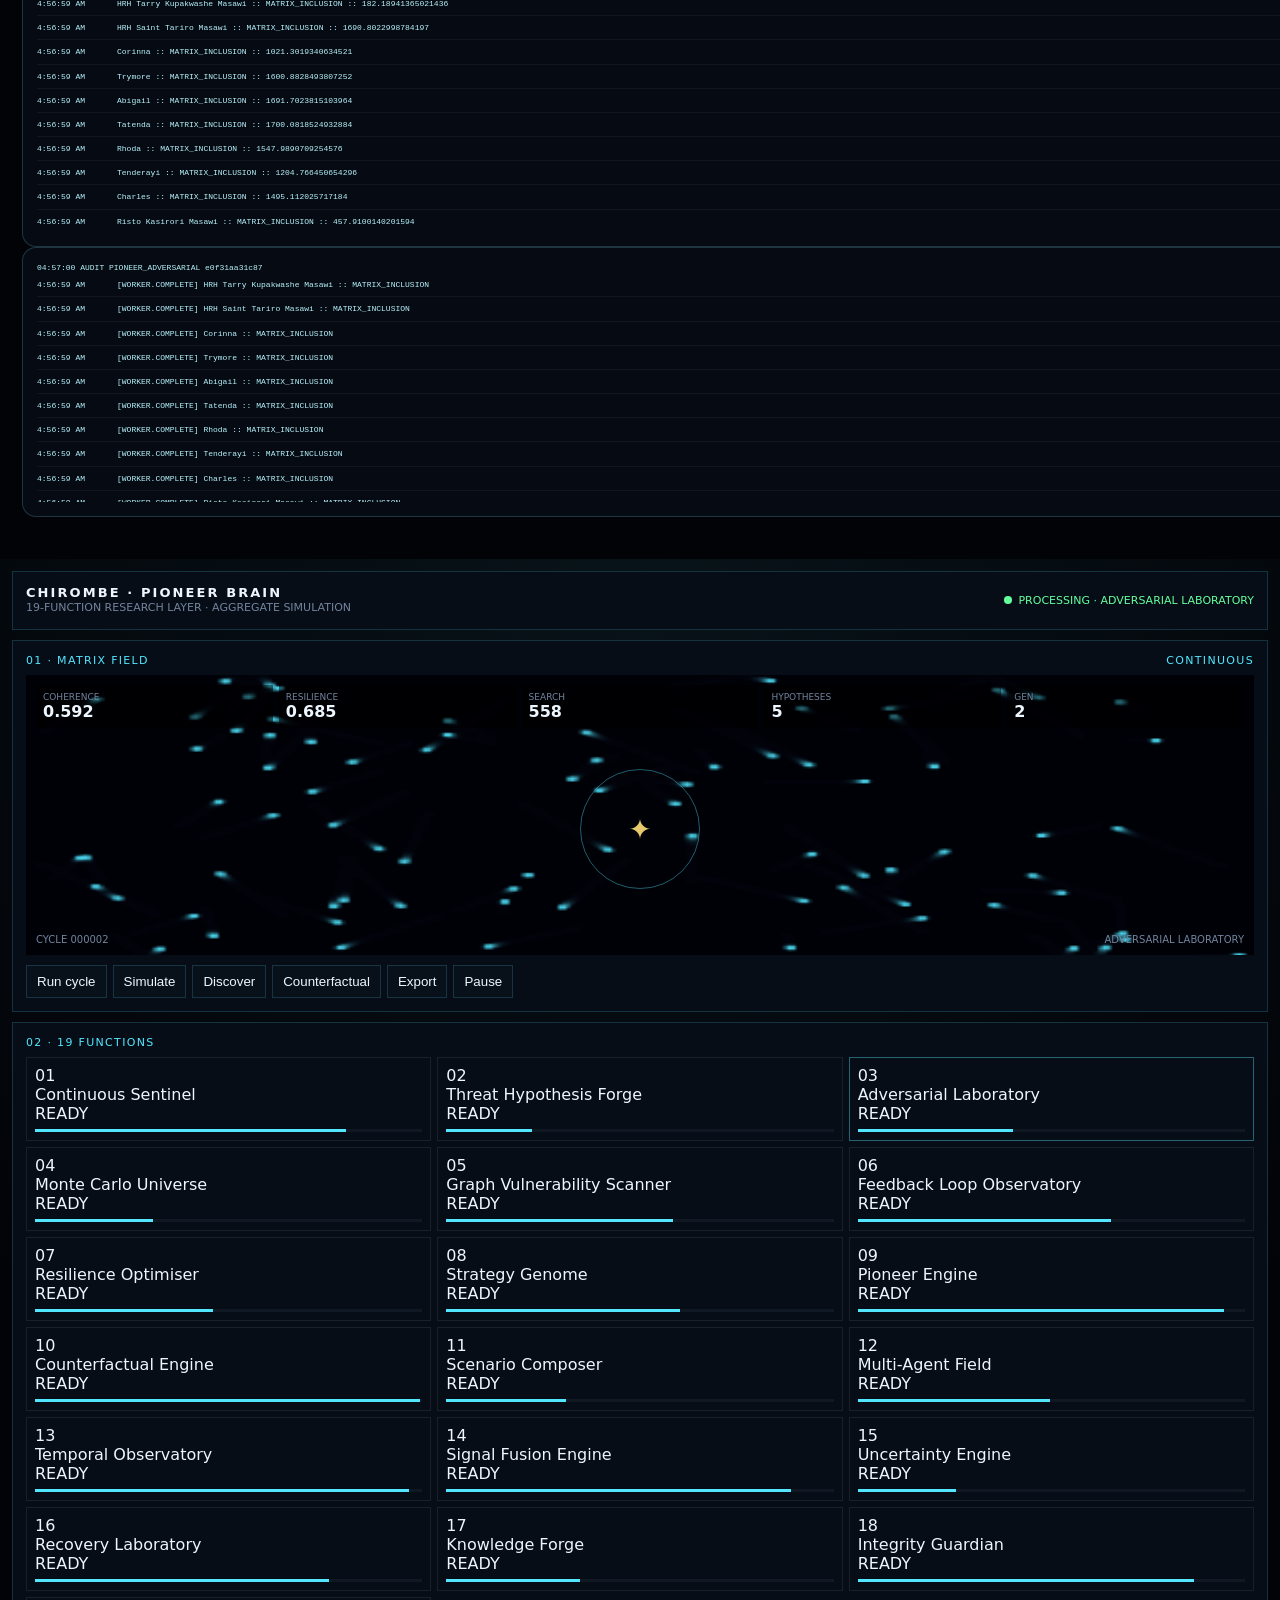
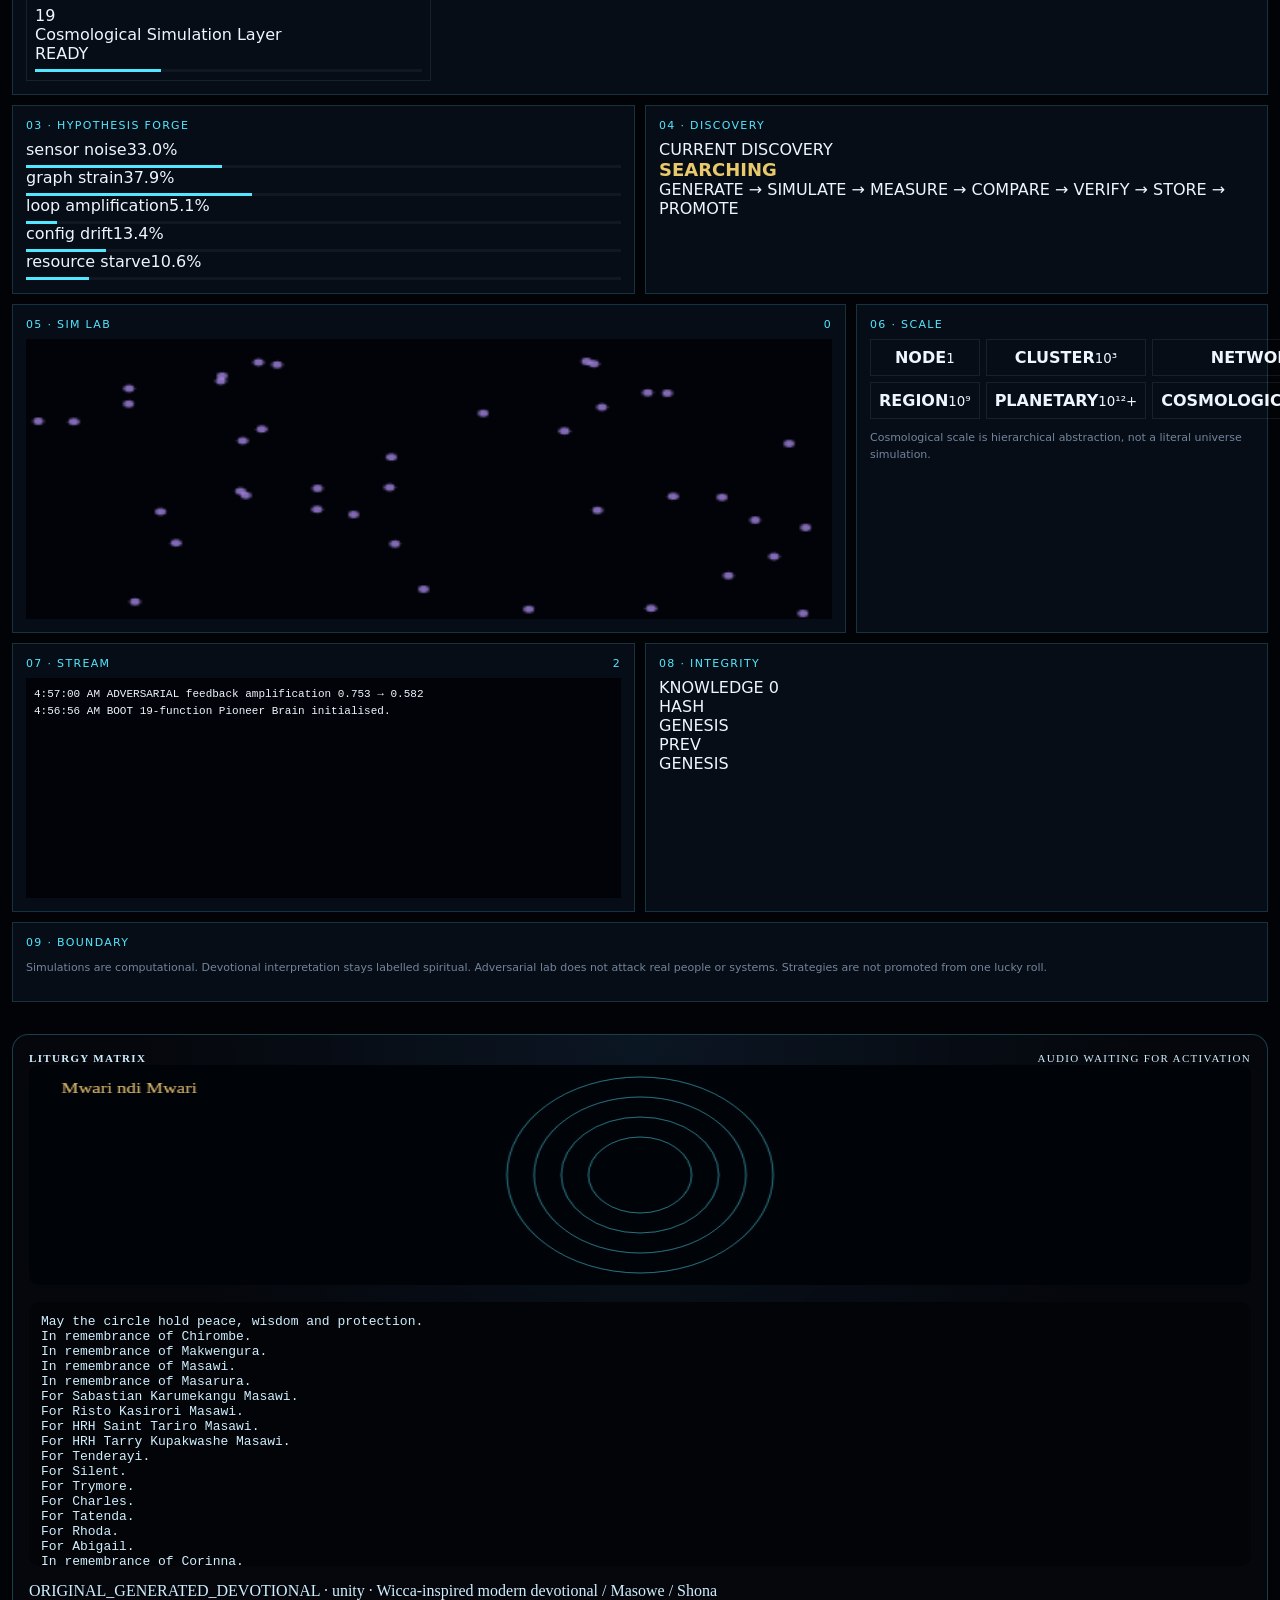
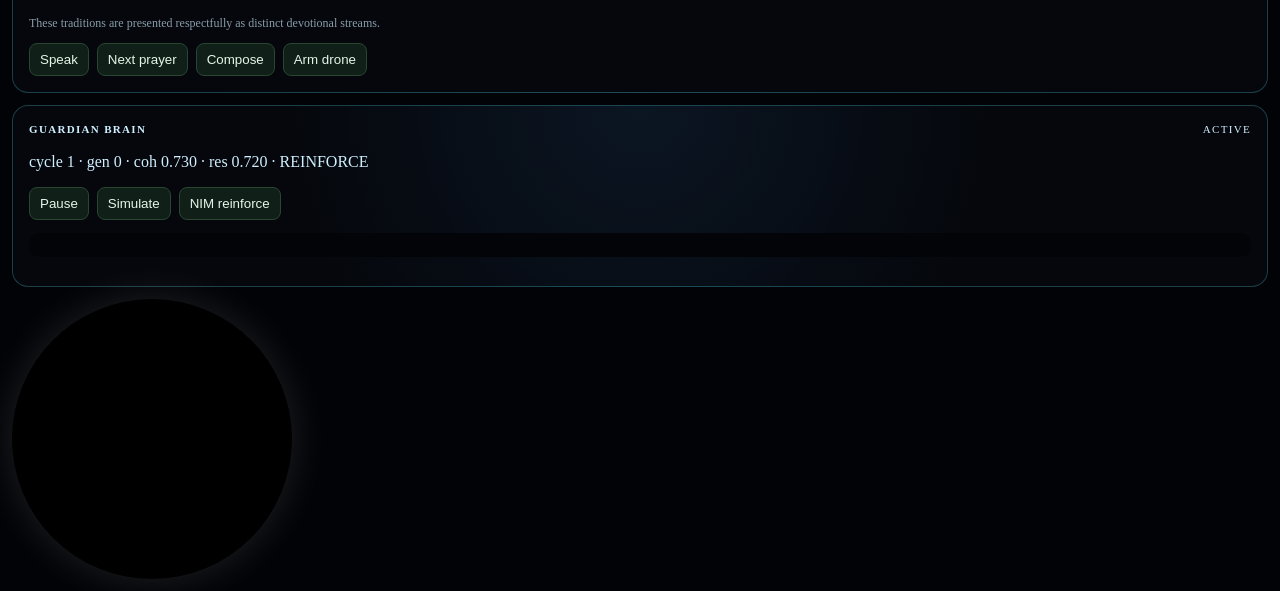
==== commit 8fb3e344: "CHIROMBE ENGINE: integration: catalogue and activate the full kernel The 40009-line source is absorb" ====
--- a/app.html
+++ b/app.html
@@ -60,5 +60,6 @@
 <script src="js/engine/adapters.js"></script>
 <script src="js/engine/chirombe-engine.js"></script>
 <script src="js/engine/kernel-bridge.js"></script>
+<script src="js/engine/activation.js"></script>
 <script>if("serviceWorker"in navigator) navigator.serviceWorker.register("./sw.js");</script>
 </body></html>
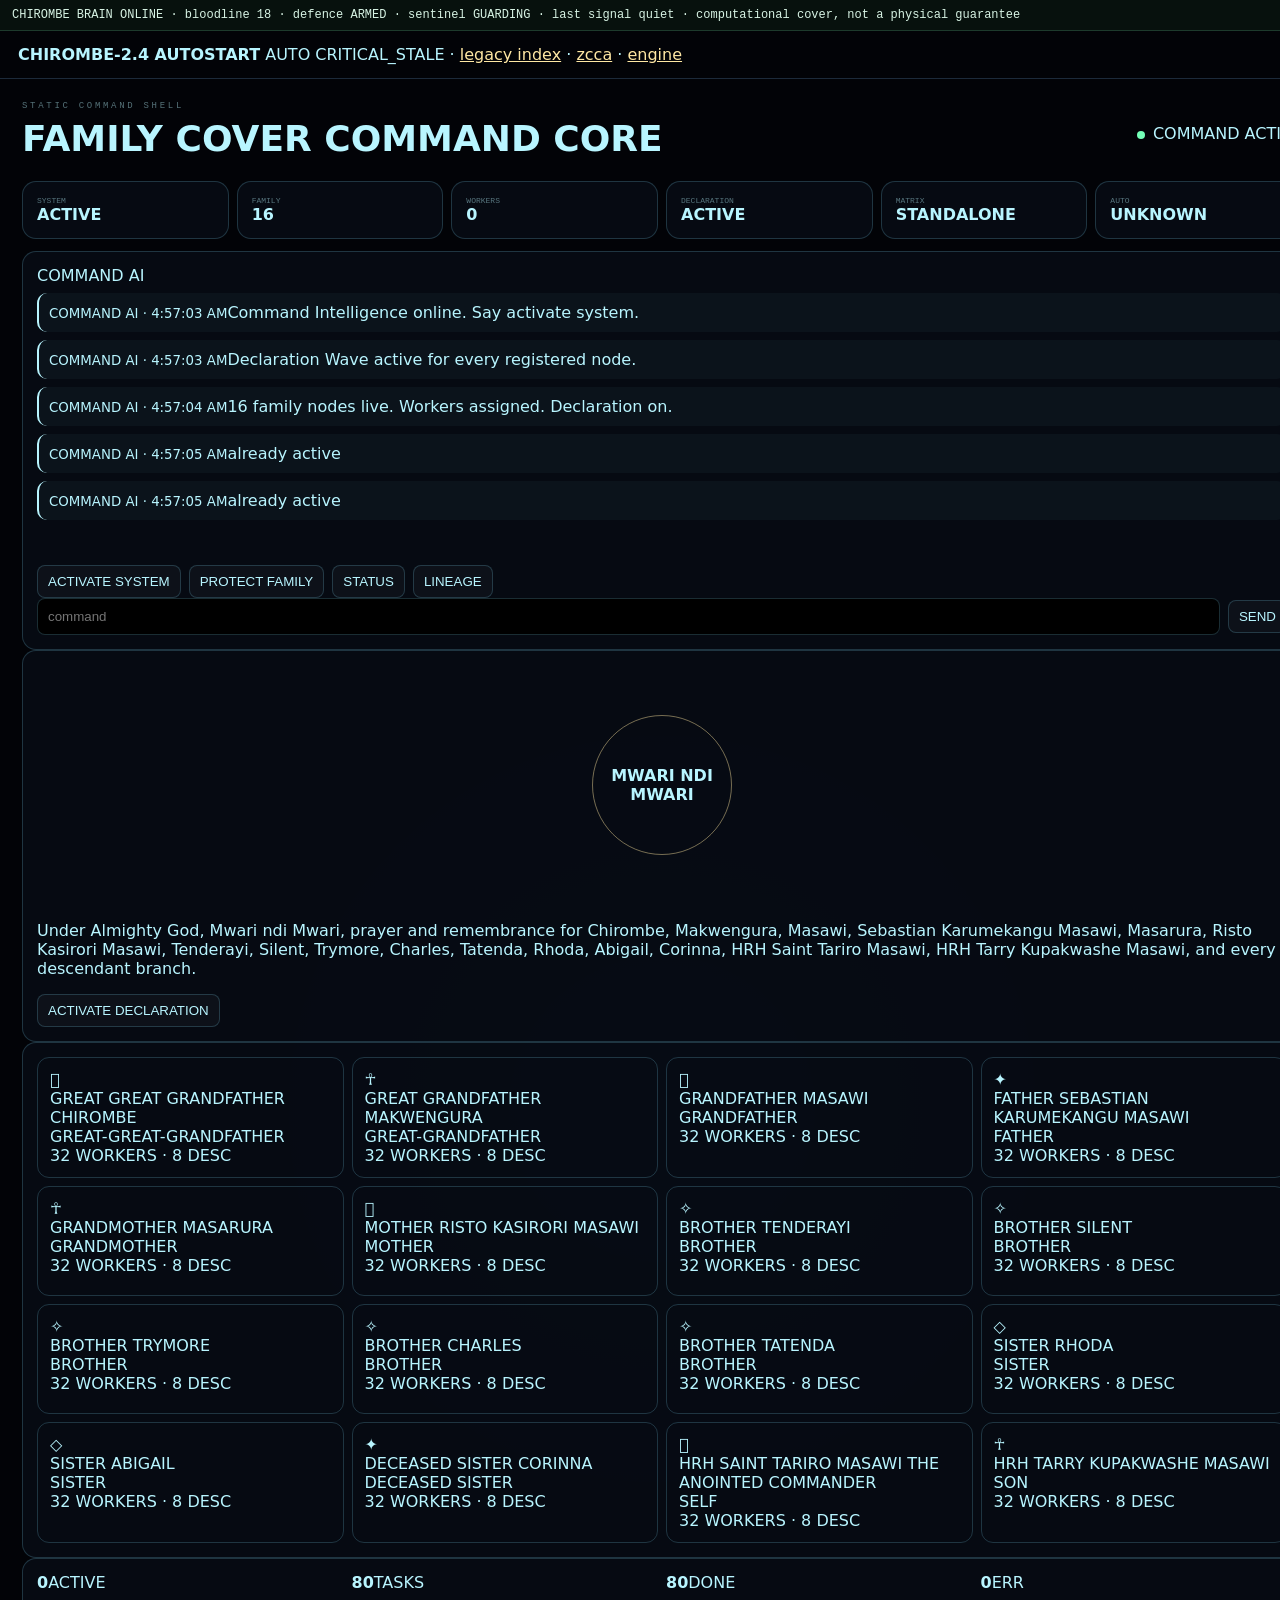
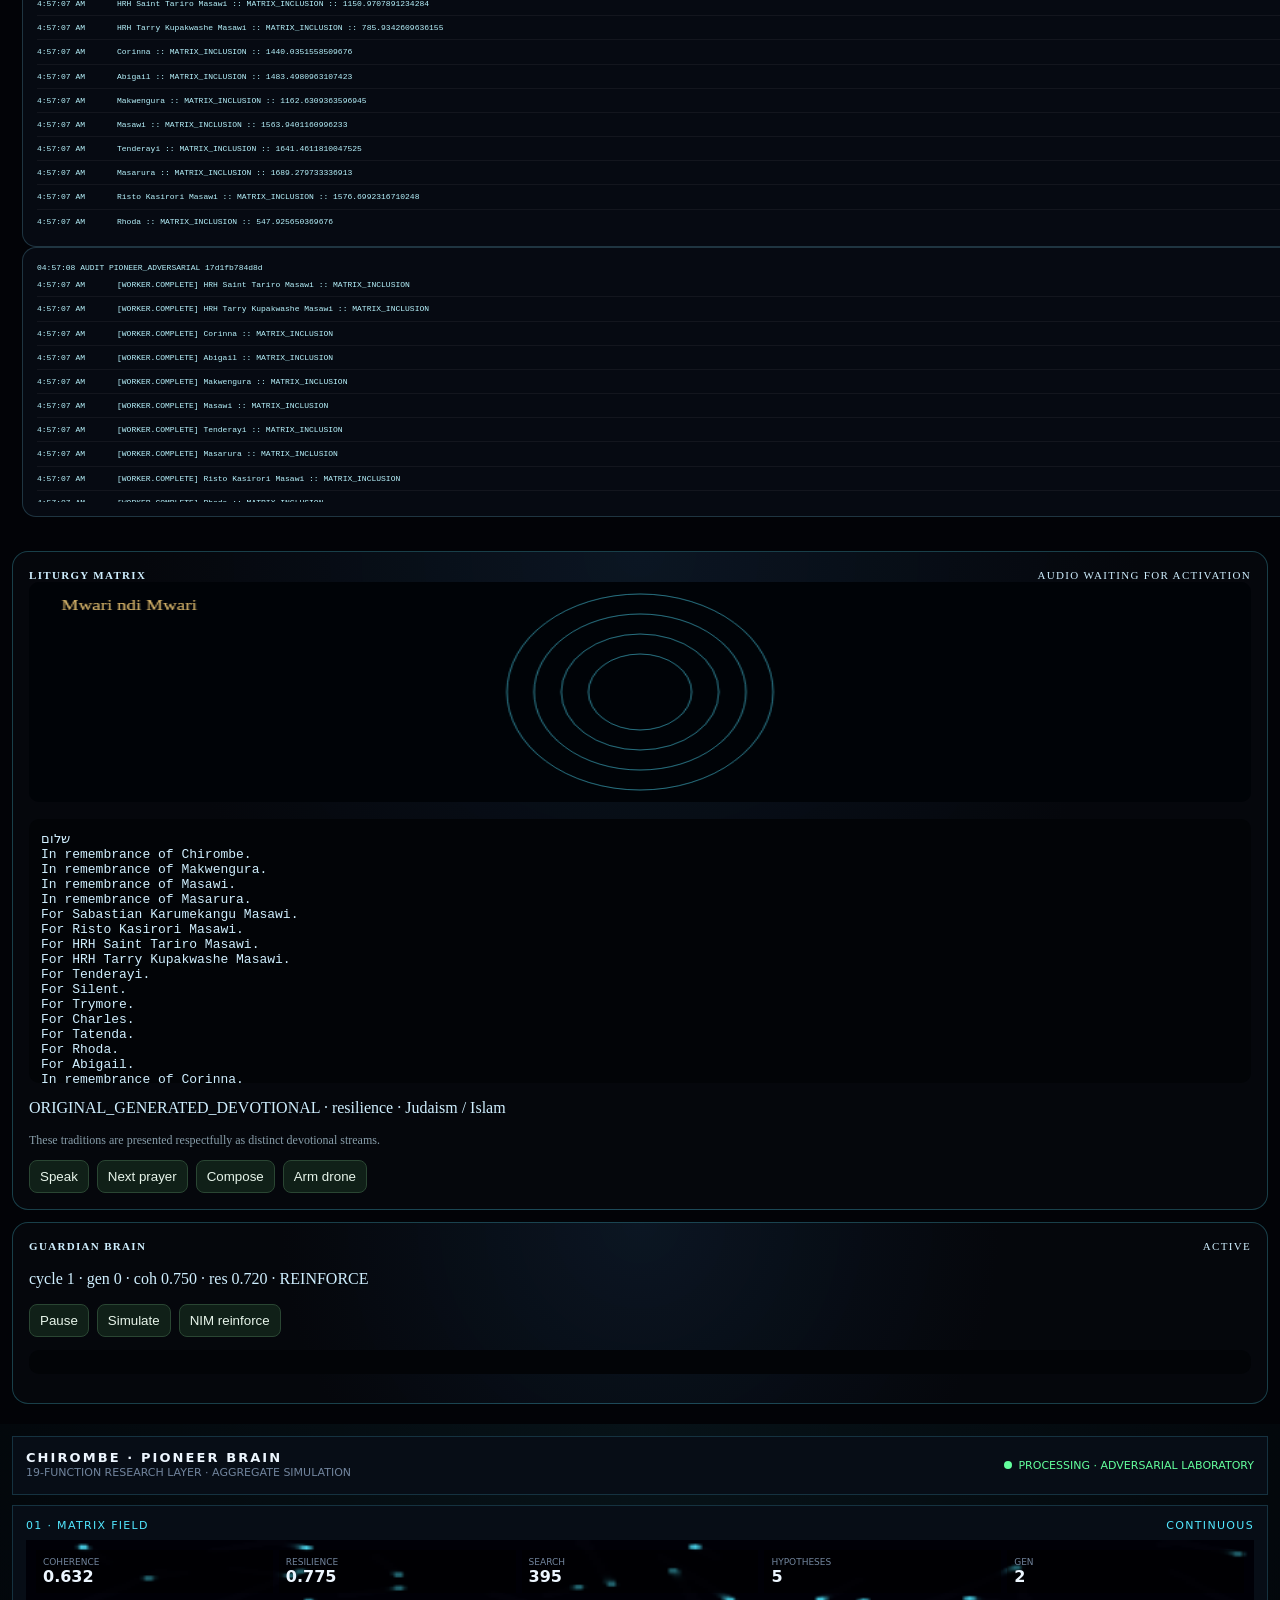
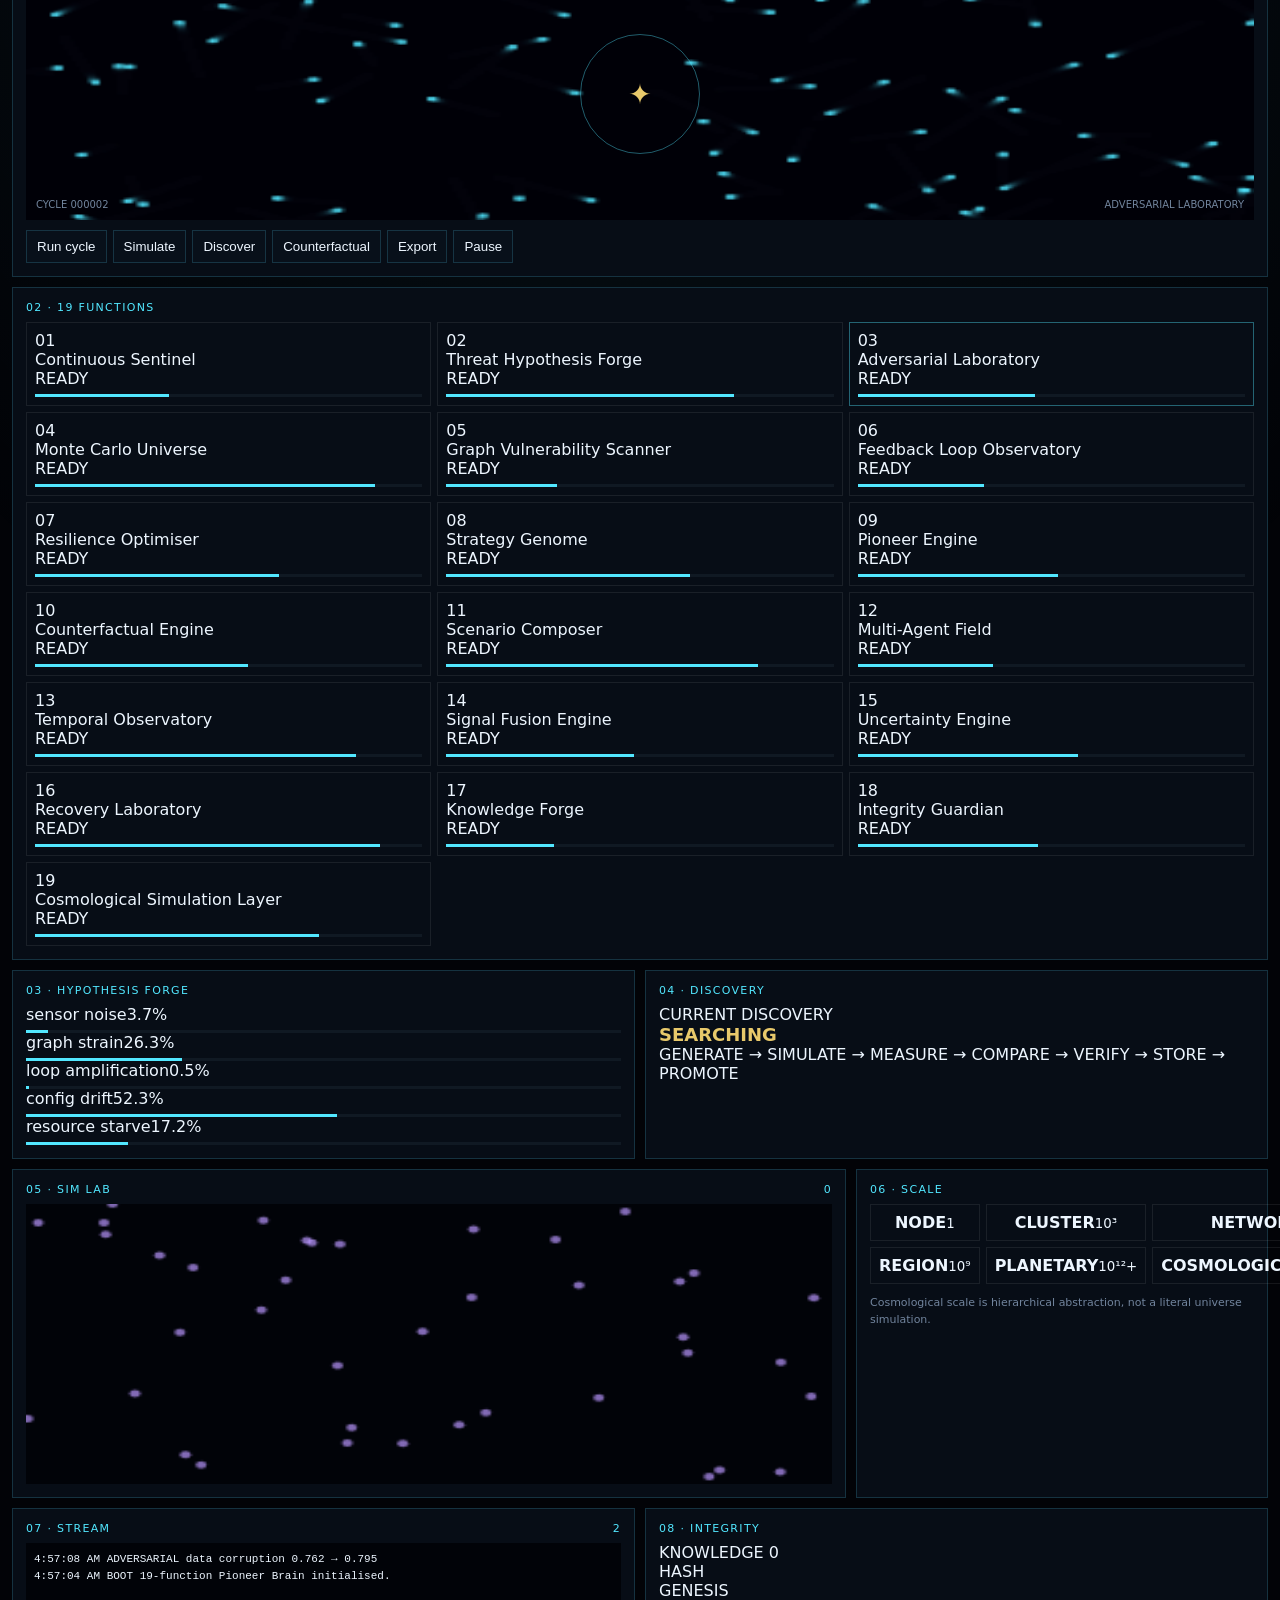
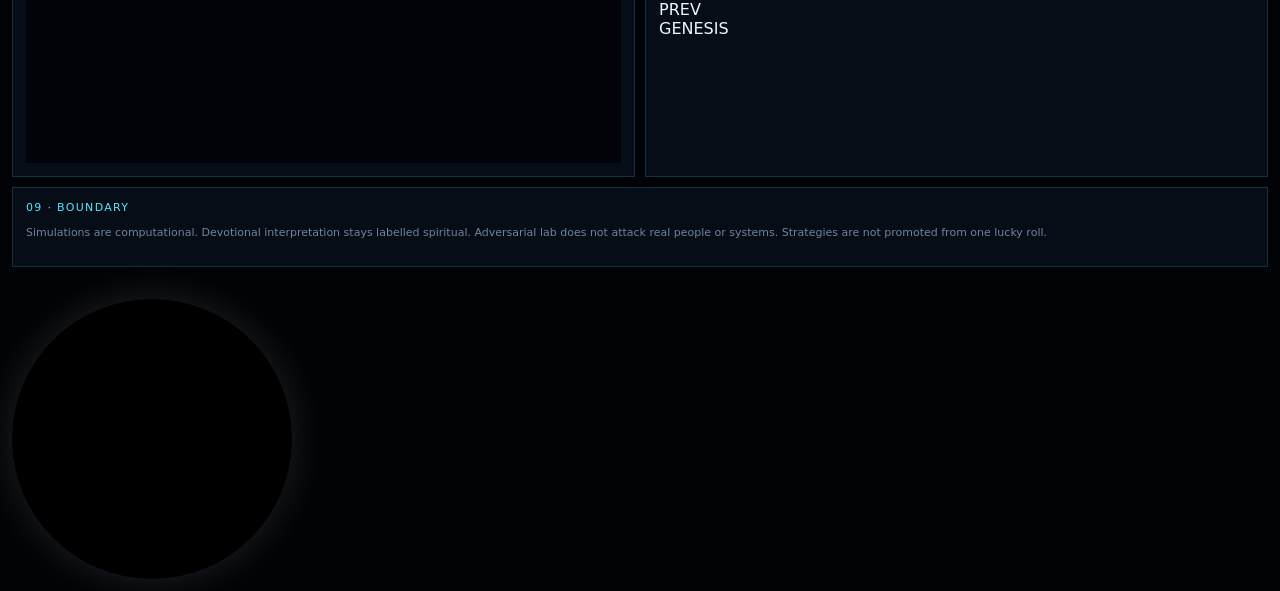
==== commit 8e18ee2f: "CHIROMBE ENGINE: integration: restore CHEP-03 and record Tarry as son The worker swarm runs from a s" ====
--- a/app.html
+++ b/app.html
@@ -61,5 +61,6 @@
 <script src="js/engine/chirombe-engine.js"></script>
 <script src="js/engine/kernel-bridge.js"></script>
 <script src="js/engine/activation.js"></script>
+<script src="js/engine/recovery.js"></script>
 <script>if("serviceWorker"in navigator) navigator.serviceWorker.register("./sw.js");</script>
 </body></html>
